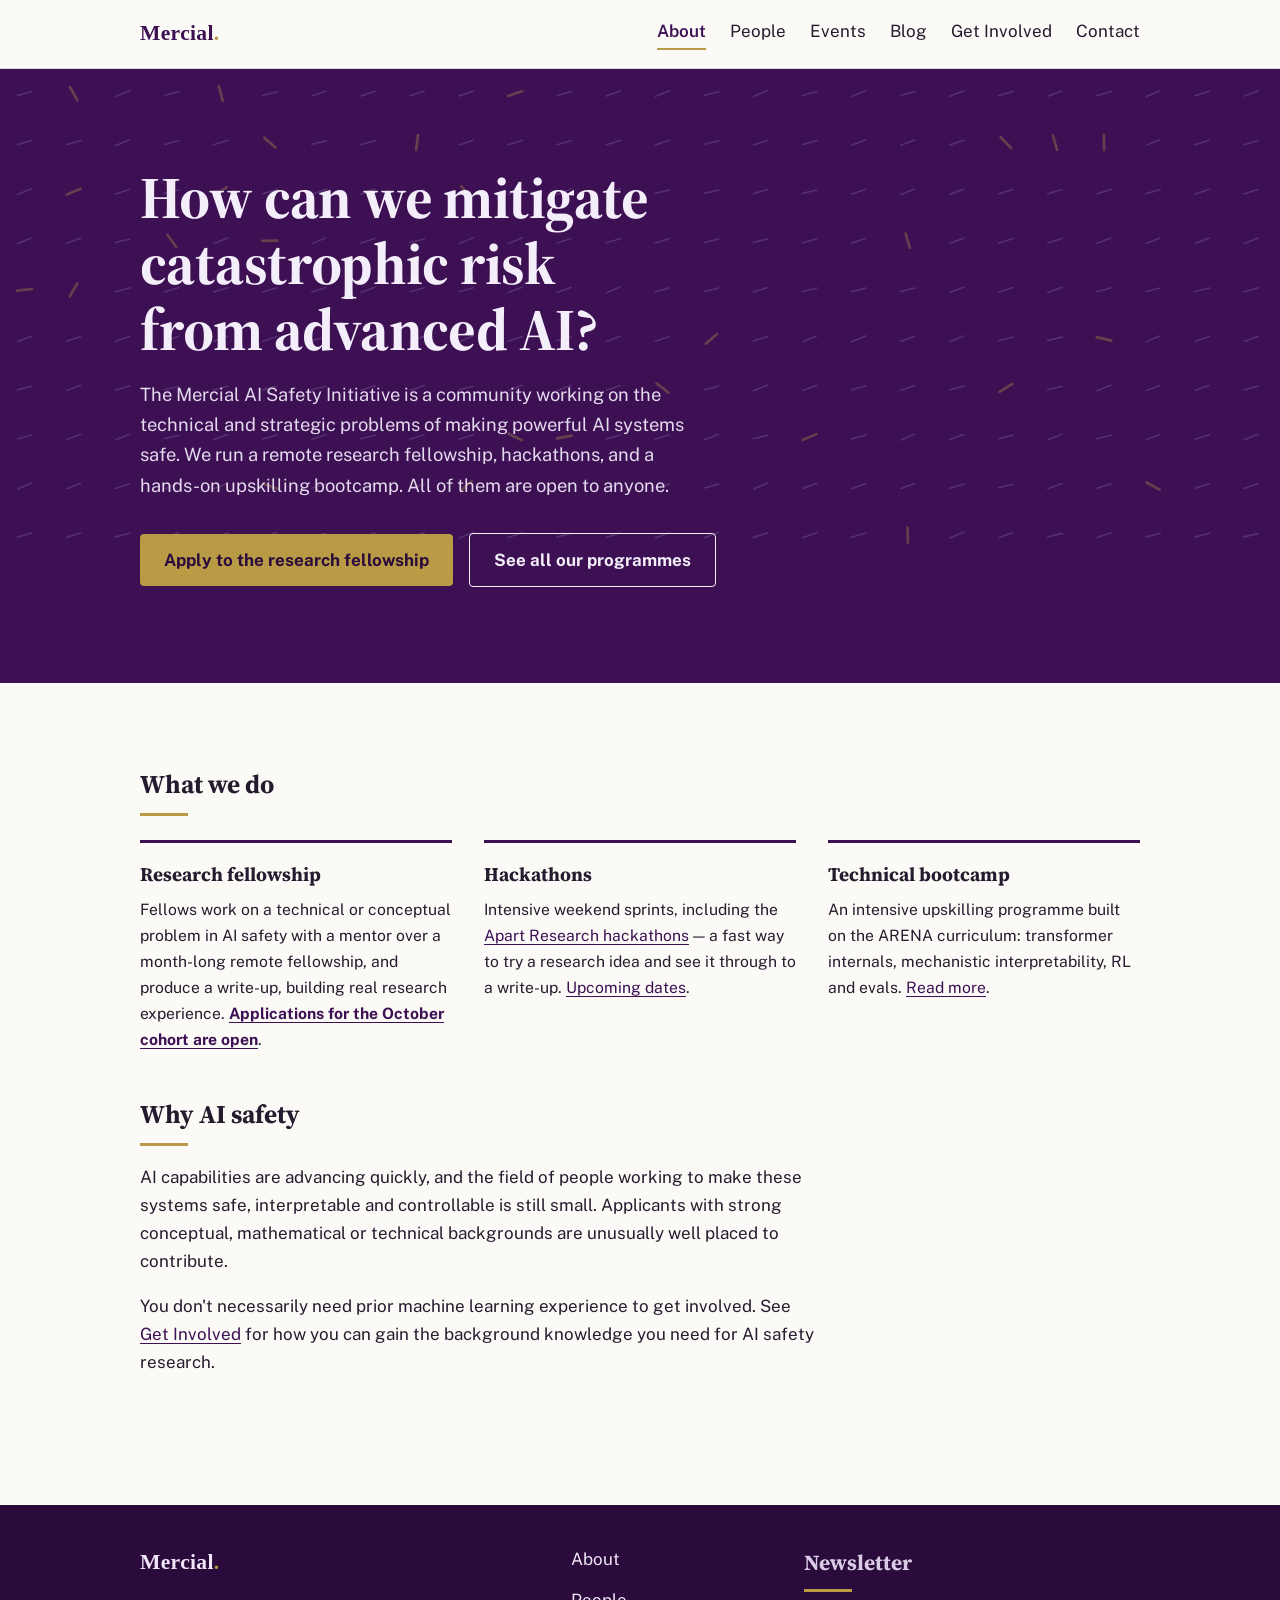
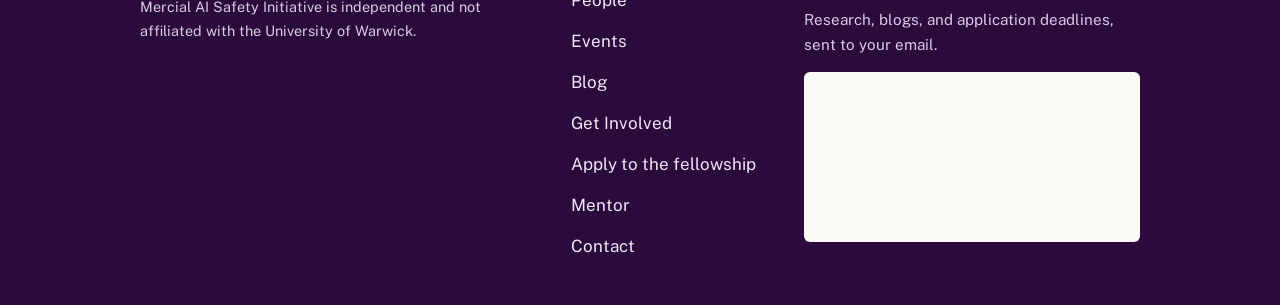
==== index.html @ 4dba3ef1 "Add files via upload" ====
<!DOCTYPE html>
<html lang="en-GB">
<head>
  <meta charset="UTF-8">
  <meta name="viewport" content="width=device-width, initial-scale=1.0">
  <title>Mercial AI Safety Initiative</title>
  <meta name="description" content="Mercial is a community working on AI safety. We run a remote research fellowship, hackathons and a hands-on technical bootcamp, open to anyone.">
  <link rel="canonical" href="https://mercial.uk/">

  <!-- Link previews (Slack, WhatsApp, Substack, X). Update og:image if you
       replace images/og.png. URLs must be absolute for previews to work. -->
  <meta property="og:type" content="website">
  <meta property="og:site_name" content="Mercial AI Safety Initiative">
  <meta property="og:title" content="Mercial AI Safety Initiative">
  <meta property="og:description" content="Mercial is a community working on AI safety. We run a remote research fellowship, hackathons and a hands-on technical bootcamp, open to anyone.">
  <meta property="og:url" content="https://mercial.uk/">
  <meta property="og:image" content="https://mercial.uk/images/og.png">
  <meta property="og:image:width" content="1200">
  <meta property="og:image:height" content="630">
  <meta name="twitter:card" content="summary_large_image">

  <link rel="preconnect" href="https://fonts.googleapis.com">
  <link rel="preconnect" href="https://fonts.gstatic.com" crossorigin>
  <link href="https://fonts.googleapis.com/css2?family=Public+Sans:wght@400;600;700&family=Source+Serif+4:opsz,wght@8..60,400;8..60,600;8..60,700&display=swap" rel="stylesheet">
  <link rel="icon" type="image/svg+xml" href="logo.svg">
  <link rel="apple-touch-icon" href="images/icon-180.png">
  <link rel="stylesheet" href="style.css">
</head>
<body>

<header class="site-header">
  <div class="inner">
    <a class="wordmark" href="index.html">Mercial<span class="dot">.</span></a>
    <nav class="site-nav" aria-label="Main">
      <a href="index.html" aria-current="page">About</a>
      <a href="people.html">People</a>
      <a href="events.html">Events</a>
      <a href="https://mercialais.substack.com">Blog</a>
      <a href="get-involved.html">Get Involved</a>
      <a href="contact.html">Contact</a>
    </nav>
  </div>
</header>

<section class="hero">
  <!-- Decorative "alignment field": tick marks that mostly agree, a few that don't -->
  <svg class="field" id="alignment-field" aria-hidden="true" preserveAspectRatio="xMidYMid slice"></svg>
  <div class="inner">
    <h1>How can we mitigate catastrophic risk from advanced AI?</h1>
    <p>The Mercial AI Safety Initiative is a community working on the technical and strategic problems of making powerful AI systems safe. We run a remote research fellowship, hackathons, and a hands-on upskilling bootcamp. All of them are open to anyone.</p>
    <a class="button" href="fellowship.html">Apply to the research fellowship</a>
    <a class="button quiet" href="get-involved.html">See all our programmes</a>
  </div>
</section>

<main>
  <h2>What we do</h2>
  <div class="activities">
    <div class="activity">
      <h3>Research fellowship</h3>
      <p>Fellows work on a technical or conceptual problem in AI safety with a mentor over a month-long remote fellowship, and produce a write-up, building real research experience. <strong><a href="fellowship.html">Applications for the October cohort are open</a></strong>.</p>
    </div>
    <div class="activity">
      <h3>Hackathons</h3>
      <p>Intensive weekend sprints, including the <a href="https://apartresearch.com/sprints">Apart Research hackathons</a> — a fast way to try a research idea and see it through to a write-up. <a href="events.html">Upcoming dates</a>.</p>
    </div>
    <div class="activity">
      <h3>Technical bootcamp</h3>
      <p>An intensive upskilling programme built on the ARENA curriculum: transformer internals, mechanistic interpretability, RL and evals. <a href="get-involved.html">Read more</a>.</p>
    </div>
  </div>

  <h2>Why AI safety</h2>
  <p>AI capabilities are advancing quickly, and the field of people working to make these systems safe, interpretable and controllable is still small. Applicants with strong conceptual, mathematical or technical backgrounds are unusually well placed to contribute.</p>
  <p>You don't necessarily need prior machine learning experience to get involved. See <a href="get-involved.html">Get Involved</a> for how you can gain the background knowledge you need for AI safety research.</p>
</main>

<footer class="site-footer">
  <div class="inner">
    <div class="brand">
      <a class="wordmark wordmark-light" href="index.html">Mercial<span class="dot">.</span></a>
      <p class="fine">Mercial AI Safety Initiative is independent and not affiliated with the University of Warwick.</p>
    </div>
    <nav class="site-nav" aria-label="Footer">
      <a href="index.html">About</a>
      <a href="people.html">People</a>
      <a href="events.html">Events</a>
      <a href="https://mercialais.substack.com">Blog</a>
      <a href="get-involved.html">Get Involved</a>
      <a href="fellowship.html">Apply to the fellowship</a>
      <a href="mentors.html">Mentor</a>
      <a href="contact.html">Contact</a>
    </nav>

    <div class="newsletter">
      <h2>Newsletter</h2>
      <p>Research, blogs, and application deadlines, sent to your email.</p>
      <iframe src="https://mercialais.substack.com/embed" title="Subscribe to the Mercial newsletter" loading="lazy" scrolling="no"></iframe>
    </div>

  </div>
</footer>

<script>
/* Hero tick-mark field. Marks near the pointer turn gold and rotate,
   then ease back when it moves away. Decorative only. */
(function () {
  var svg = document.getElementById("alignment-field");
  var hero = document.querySelector(".hero");
  if (!svg || !hero) return;

  var W = 1200, H = 480, gap = 46, len = 14;
  var GOLD = "#b99a45", MUTED = "#8a6aa6";
  var TOUCH = 42;        /* marks this close to the pointer always react (SVG units) */
  var RADIUS = 120;      /* a few "keen" marks also react out to this distance */
  var KEEN = 0.18;       /* fraction of marks that are keen */
  var EXTRA_TURN = 38;   /* max additional rotation in degrees */

  svg.setAttribute("viewBox", "0 0 " + W + " " + H);
  var ns = "http://www.w3.org/2000/svg";
  var marks = [];

  for (var y = gap / 2; y < H; y += gap) {
    for (var x = gap / 2; x < W; x += gap) {
      var stray = Math.random() < 0.07;
      var angle = stray ? Math.random() * 180 : -18 + (Math.random() * 10 - 5);
      var line = document.createElementNS(ns, "line");
      line.setAttribute("x1", -len / 2); line.setAttribute("y1", 0);
      line.setAttribute("x2", len / 2);  line.setAttribute("y2", 0);
      line.style.stroke = stray ? GOLD : MUTED;
      line.style.strokeWidth = stray ? 2.5 : 1.5;
      line.setAttribute("stroke-linecap", "round");
      line.style.transform = "translate(" + x + "px," + y + "px) rotate(" + angle + "deg)";
      line.style.transition = "transform .35s ease, stroke .5s ease, stroke-width .5s ease";
      svg.appendChild(line);
      marks.push({ el: line, x: x, y: y, angle: angle, stray: stray, keen: Math.random() < KEEN });
    }
  }

  if (window.matchMedia("(prefers-reduced-motion: reduce)").matches) return;

  var pt = svg.createSVGPoint(), raf = null, pending = null;

  function apply(e) {
    pt.x = e.clientX; pt.y = e.clientY;
    var ctm = svg.getScreenCTM();
    if (!ctm) return;
    var p = pt.matrixTransform(ctm.inverse());
    for (var i = 0; i < marks.length; i++) {
      var m = marks[i];
      var d = Math.hypot(m.x - p.x, m.y - p.y);
      var reach = m.keen ? RADIUS : TOUCH;
      if (d < reach) {
        var t = 1 - d / reach;
        m.el.style.transform = "translate(" + m.x + "px," + m.y + "px) rotate(" + (m.angle + t * EXTRA_TURN) + "deg)";
        m.el.style.stroke = GOLD;
        m.el.style.strokeWidth = 2.5;
      } else if (!m.stray) {
        m.el.style.transform = "translate(" + m.x + "px," + m.y + "px) rotate(" + m.angle + "deg)";
        m.el.style.stroke = MUTED;
        m.el.style.strokeWidth = 1.5;
      }
    }
  }

  hero.addEventListener("pointermove", function (e) {
    pending = e;
    if (raf) return;
    raf = requestAnimationFrame(function () { raf = null; if (pending) apply(pending); });
  });

  hero.addEventListener("pointerleave", function () {
    for (var i = 0; i < marks.length; i++) {
      var m = marks[i];
      m.el.style.transform = "translate(" + m.x + "px," + m.y + "px) rotate(" + m.angle + "deg)";
      m.el.style.stroke = m.stray ? GOLD : MUTED;
      m.el.style.strokeWidth = m.stray ? 2.5 : 1.5;
    }
  });
})();
</script>

</body>
</html>
---- style.css ----
/* ============================================================
   Mercial AI Safety Initiative
   ------------------------------------------------------------
   CUSTOMISE HERE: colours, fonts and spacing all live in the
   variables below. Change a value once and it applies site-wide.
   ============================================================ */

:root {
  /* Colours (Warwick aubergine + gold) */
  --ink: #241c2e;          /* body text */
  --paper: #fbfaf7;        /* page background */
  --aubergine: #3c1053;    /* primary brand colour */
  --aubergine-deep: #2a0b3b;
  --gold: #b99a45;         /* accent */
  --lilac: #efe9f4;        /* tinted surface */
  --line: #ddd5e4;         /* hairlines */

  /* Type
     --font-logo must stay identical to the font-family in logo.svg, so the
     wordmark and the W in the logo tile resolve to the same face on every
     device. If you change one, change the other. */
  --font-logo: Georgia, "Times New Roman", serif;
  --font-display: "Source Serif 4", Georgia, serif;
  --font-body: "Public Sans", system-ui, -apple-system, sans-serif;

  /* Layout */
  --measure: 68ch;         /* max width of running text */
  --page-max: 1080px;      /* max width of the page */
  --pad: clamp(1.25rem, 4vw, 2.5rem);
}

* { box-sizing: border-box; }

html { scroll-behavior: smooth; }
@media (prefers-reduced-motion: reduce) {
  html { scroll-behavior: auto; }
  * { animation: none !important; transition: none !important; }
}

body {
  margin: 0;
  background: var(--paper);
  color: var(--ink);
  font-family: var(--font-body);
  font-size: 1.0625rem;
  line-height: 1.65;
}

a { color: var(--aubergine); text-decoration-thickness: 1px; text-underline-offset: 3px; }
a:hover { color: var(--aubergine-deep); text-decoration-thickness: 2px; }
:focus-visible { outline: 3px solid var(--gold); outline-offset: 2px; }

/* ---------- Header & navigation ---------- */

.site-header {
  border-bottom: 1px solid var(--line);
  background: var(--paper);
}

.site-header .inner {
  max-width: var(--page-max);
  margin: 0 auto;
  padding: 1rem var(--pad);
  display: flex;
  align-items: center;
  justify-content: space-between;
  gap: 1rem;
  flex-wrap: wrap;
}

.wordmark {
  font-family: var(--font-logo);
  font-weight: 700;
  font-size: 1.35rem;
  letter-spacing: 0.015em;   /* serif capitals need a little air */
  color: var(--aubergine);
  text-decoration: none;
}
.wordmark .dot { color: var(--gold); }
.wordmark-light { color: #f0e6f8; }

.site-nav { display: flex; align-items: flex-start; gap: 1.5rem; flex-wrap: wrap; }
.site-nav a {
  text-decoration: none;
  color: var(--ink);
  padding-bottom: 3px;
  border-bottom: 2px solid transparent;
}
.site-nav a:hover { border-bottom-color: var(--line); }
.site-nav a[aria-current="page"] {
  border-bottom-color: var(--gold);
  color: var(--aubergine);
  font-weight: 600;
}

/* ---------- Hero ---------- */

.hero {
  position: relative;
  background: var(--aubergine);
  color: #f4eefa;
  overflow: hidden;
}
.hero .inner {
  position: relative;
  max-width: var(--page-max);
  margin: 0 auto;
  padding: clamp(3rem, 9vw, 6rem) var(--pad);
}
.hero h1 {
  font-family: var(--font-display);
  font-size: clamp(2.2rem, 6vw, 3.7rem);
  line-height: 1.12;
  letter-spacing: -0.01em;
  margin: 0 0 1rem;
  max-width: 18ch;
}
.hero p {
  max-width: 52ch;
  font-size: 1.15rem;
  margin: 0 0 2rem;
  color: #e4d9ee;
}
.hero .field {
  position: absolute;
  inset: 0;
  opacity: 0.35;
  pointer-events: none;
}

.button {
  display: inline-block;
  background: var(--gold);
  color: var(--aubergine-deep);
  font-weight: 700;
  text-decoration: none;
  padding: 0.75rem 1.5rem;
  border-radius: 4px;
}
.button:hover { background: #cbae5c; color: var(--aubergine-deep); }
.button.quiet {
  background: transparent;
  color: inherit;
  border: 1px solid currentColor;
  margin-left: 0.75rem;
}

/* ---------- Page body ---------- */

main { max-width: var(--page-max); margin: 0 auto; padding: 2.5rem var(--pad) 4rem; }

h1.page-title {
  font-family: var(--font-display);
  font-size: clamp(2rem, 5vw, 3rem);
  letter-spacing: -0.01em;
  line-height: 1.15;
  margin: 1rem 0 0.5rem;
}
.page-lede { max-width: var(--measure); font-size: 1.15rem; color: #4a3f57; margin-top: 0; }

h2 {
  font-family: var(--font-display);
  font-size: 1.6rem;
  letter-spacing: 0;
  margin: 2.5rem 0 0.75rem;
}
h2::after {
  content: "";
  display: block;
  width: 3rem;
  height: 3px;
  background: var(--gold);
  margin-top: 0.5rem;
}

p, ul, ol { max-width: var(--measure); }

/* ---------- Activity list (home) ---------- */

.activities { display: grid; grid-template-columns: repeat(auto-fit, minmax(260px, 1fr)); gap: 2rem; margin-top: 1.5rem; }
.activity { border-top: 3px solid var(--aubergine); padding-top: 1rem; }
.activity h3 { font-family: var(--font-display); font-size: 1.2rem; margin: 0 0 0.4rem; }
.activity p { margin: 0; font-size: 0.98rem; }

/* ---------- People ---------- */

.people { display: grid; grid-template-columns: repeat(auto-fill, minmax(230px, 1fr)); gap: 2rem; margin-top: 2rem; }
.person img, .person .placeholder {
  width: 100%;
  aspect-ratio: 1.5;
  object-fit: cover;
  border-radius: 6px;
  background: var(--lilac);
  display: grid;
  place-items: center;
  color: var(--aubergine);
  font-family: var(--font-display);
  font-size: 2.5rem;
}
.person h3 { font-family: var(--font-display); font-size: 1.15rem; margin: 0.75rem 0 0.1rem; }
.person .role { color: var(--aubergine); font-weight: 600; font-size: 0.95rem; margin: 0 0 0.35rem; }
.person p { font-size: 0.95rem; margin: 0; }

/* ---------- Events ---------- */

.events-figure { margin: 2rem 0 0; }
.events-figure img {
  display: block;
  width: 100%;
  height: auto;
  border: 1px solid var(--line);
  border-radius: 6px;
  background: #fff;
}
.events-figure figcaption { font-size: 0.9rem; color: #4a3f57; margin-top: 0.6rem; }

/* ---------- Apply steps ---------- */

.steps { list-style: none; counter-reset: step; padding: 0; margin: 1.5rem 0 0; max-width: var(--measure); }
.steps li {
  counter-increment: step;
  position: relative;
  padding: 0 0 1.75rem 3.5rem;
  border-left: 1px solid var(--line);
  margin-left: 1.1rem;
}
.steps li:last-child { border-left-color: transparent; padding-bottom: 0; }
.steps li::before {
  content: counter(step);
  position: absolute;
  left: -1.15rem;
  top: -0.2rem;
  width: 2.2rem;
  height: 2.2rem;
  border-radius: 50%;
  background: var(--aubergine);
  color: var(--paper);
  font-family: var(--font-display);
  font-weight: 700;
  display: grid;
  place-items: center;
}
.steps h3 { font-family: var(--font-display); font-size: 1.15rem; margin: 0 0 0.25rem; }
.steps p { margin: 0; }

.notice {
  background: var(--lilac);
  border-left: 4px solid var(--gold);
  padding: 1rem 1.25rem;
  max-width: var(--measure);
  border-radius: 0 6px 6px 0;
}

/* ---------- Contact ---------- */

.contact-list { list-style: none; padding: 0; max-width: var(--measure); }
.contact-list li { padding: 1rem 0; border-bottom: 1px solid var(--line); display: flex; gap: 1rem; flex-wrap: wrap; }
.contact-list .label { font-weight: 700; min-width: 8rem; }

/* ---------- Footer ---------- */

.site-footer { background: var(--aubergine-deep); color: #d9cbe6; margin-top: 3rem; }
.site-footer .inner {
  max-width: var(--page-max);
  margin: 0 auto;
  padding: 2.5rem var(--pad);
  display: grid;
  grid-template-columns: minmax(0, 1fr) auto minmax(17rem, 21rem);
  gap: 2rem 3rem;
  align-items: start;
}
/* Footer links read as a column here, which keeps all three blocks on one row */
.site-footer .site-nav { flex-direction: column; gap: 0.5rem; }
.site-footer a { color: #f0e6f8; }
.site-footer .fine { font-size: 0.9rem; max-width: 44ch; margin-bottom: 0; }

.newsletter h2 { margin-top: 0; font-size: 1.35rem; }
.newsletter p { font-size: 0.95rem; }
.newsletter iframe {
  width: 100%;
  height: 170px;
  border: 0;
  border-radius: 6px;
  display: block;
  background: var(--paper);
}

/* Stack into one column once the three footer blocks stop fitting side by side */
@media (max-width: 820px) {
  .site-footer .inner { grid-template-columns: minmax(0, 1fr); }
  .site-footer .site-nav { flex-direction: row; gap: 0.75rem 1.5rem; }
}

/* ---------- Expandable sections (details/summary) ---------- */

.drop { max-width: var(--measure); border-top: 1px solid var(--line); }
.drop:last-of-type { border-bottom: 1px solid var(--line); }

.drop > summary {
  display: flex;
  align-items: flex-start;
  gap: 1rem;
  padding: 1.1rem 0;
  cursor: pointer;
  list-style: none;          /* hide the default triangle */
}
.drop > summary::-webkit-details-marker { display: none; }

.drop .drop-title {
  display: block;
  font-family: var(--font-display);
  font-size: 1.25rem;
  font-weight: 600;
  line-height: 1.3;
}
.drop .teaser {
  display: block;
  font-size: 0.95rem;
  color: #4a3f57;
  margin-top: 0.15rem;
}
.drop > summary:hover .drop-title { color: var(--aubergine); }

/* The +/- indicator, pushed to the right-hand edge */
.drop > summary::after {
  content: "+";
  margin-left: auto;
  flex: none;
  font-size: 1.5rem;
  line-height: 1.2;
  color: var(--aubergine);
}
.drop[open] > summary::after { content: "\2212"; }   /* minus sign */

.drop-body { padding-bottom: 1.25rem; }
.drop-body > :first-child { margin-top: 0; }
.drop-body > :last-child { margin-bottom: 0; }

/* ---------- Events timeline ---------- */

.timeline { list-style: none; padding: 0; margin: 2rem 0 0; max-width: var(--measure); }
.timeline li {
  position: relative;
  padding: 0 0 1.75rem 2rem;
  border-left: 2px solid var(--line);
  margin-left: 0.4rem;
}
.timeline li:last-child { border-left-color: transparent; padding-bottom: 0; }
.timeline li::before {
  content: "";
  position: absolute;
  left: -0.45rem;
  top: 0.45rem;
  width: 0.8rem;
  height: 0.8rem;
  border-radius: 50%;
  background: var(--aubergine);
  border: 2px solid var(--paper);
}
.timeline .when {
  font-size: 0.9rem;
  font-weight: 700;
  letter-spacing: 0.02em;
  text-transform: uppercase;
  color: var(--aubergine);
  margin: 0;
}
.timeline h3 { font-family: var(--font-display); font-size: 1.2rem; margin: 0.1rem 0 0.25rem; }
.timeline p:last-child { margin: 0; font-size: 0.98rem; }

/* Dates not yet fixed */
.timeline li.tbc h3::after {
  content: "to be confirmed";
  display: inline-block;
  margin-left: 0.6rem;
  vertical-align: middle;
  font-family: var(--font-body);
  font-size: 0.72rem;
  font-weight: 700;
  letter-spacing: 0.04em;
  text-transform: uppercase;
  color: var(--aubergine-deep);
  background: var(--lilac);
  border: 1px solid var(--line);
  border-radius: 999px;
  padding: 0.15rem 0.55rem;
}
/* Breaks and other non-events sit back a little */
.timeline li.quiet::before { background: var(--line); }
.timeline li.quiet .when { color: #6c6079; }
.timeline li.quiet h3 { font-weight: 400; color: #4a3f57; }

/* ---------- Outline button (for use on the pale page background) ---------- */

.button.outline {
  background: transparent;
  color: var(--aubergine);
  border: 1px solid var(--aubergine);
  margin-left: 0.75rem;
}
.button.outline:hover { background: var(--lilac); color: var(--aubergine-deep); }

/* Buttons wrap rather than overflow on narrow screens */
@media (max-width: 480px) {
  .button { display: block; text-align: center; }
  .button.quiet, .button.outline { margin-left: 0; margin-top: 0.75rem; }
}

/* ---------- Criteria list (mentor page) ---------- */

.criteria { max-width: var(--measure); margin: 1.5rem 0 0; }
.criteria dt {
  font-family: var(--font-display);
  font-size: 1.1rem;
  font-weight: 600;
  color: var(--aubergine);
  padding-top: 1rem;
  border-top: 1px solid var(--line);
}
.criteria dd { margin: 0.35rem 0 1rem; }
.criteria dd:last-child { margin-bottom: 0; }

/* ---------- Breadcrumb (subpages reached from Get Involved) ---------- */

.crumb { font-size: 0.9rem; color: #4a3f57; margin: 1.5rem 0 -0.25rem; }
.crumb a { color: inherit; }
.crumb span { margin: 0 0.35rem; }

/* ---------- Fellowship streams (fellowship.html) ---------- */

.stream {
  max-width: var(--measure);
  margin-top: 2.5rem;
  padding: 1.25rem 1.5rem 1.5rem;
  background: #fff;
  border: 1px solid var(--line);
  border-top: 4px solid var(--aubergine);
  border-radius: 6px;
}
.stream-head {
  display: flex;
  justify-content: space-between;
  align-items: flex-start;
  gap: 1rem 2rem;
  flex-wrap: wrap;
  margin-bottom: 0.75rem;
}
.stream-who { display: flex; align-items: center; gap: 1rem; }
.stream-photo {
  flex: none;
  width: 4rem;
  height: 4rem;
  border-radius: 50%;
  object-fit: cover;
  background: var(--lilac);
}
.stream-mentor { font-family: var(--font-display); font-size: 1.4rem; margin: 0; }
.stream-affil { margin: 0.25rem 0 0; font-size: 0.95rem; color: #4a3f57; }
.stream-meta { display: flex; flex-wrap: wrap; gap: 0.4rem; align-items: center; max-width: 16rem; }
.chip {
  font-size: 0.8rem;
  font-weight: 600;
  color: var(--aubergine-deep);
  background: var(--lilac);
  border: 1px solid var(--line);
  border-radius: 999px;
  padding: 0.15rem 0.65rem;
  white-space: nowrap;
}
.capacity { flex-basis: 100%; font-size: 0.9rem; color: #4a3f57; }
.stream .drop { max-width: none; }
.stream .drop:last-of-type { border-bottom: 1px solid var(--line); }
.fact-line { font-size: 0.95rem; color: #4a3f57; }
.stream-apply { display: flex; align-items: center; gap: 1rem; flex-wrap: wrap; margin-top: 1.25rem; }
.apply-note { font-size: 0.9rem; color: #4a3f57; }
@media (max-width: 480px) {
  .stream-apply .button { width: 100%; }
}
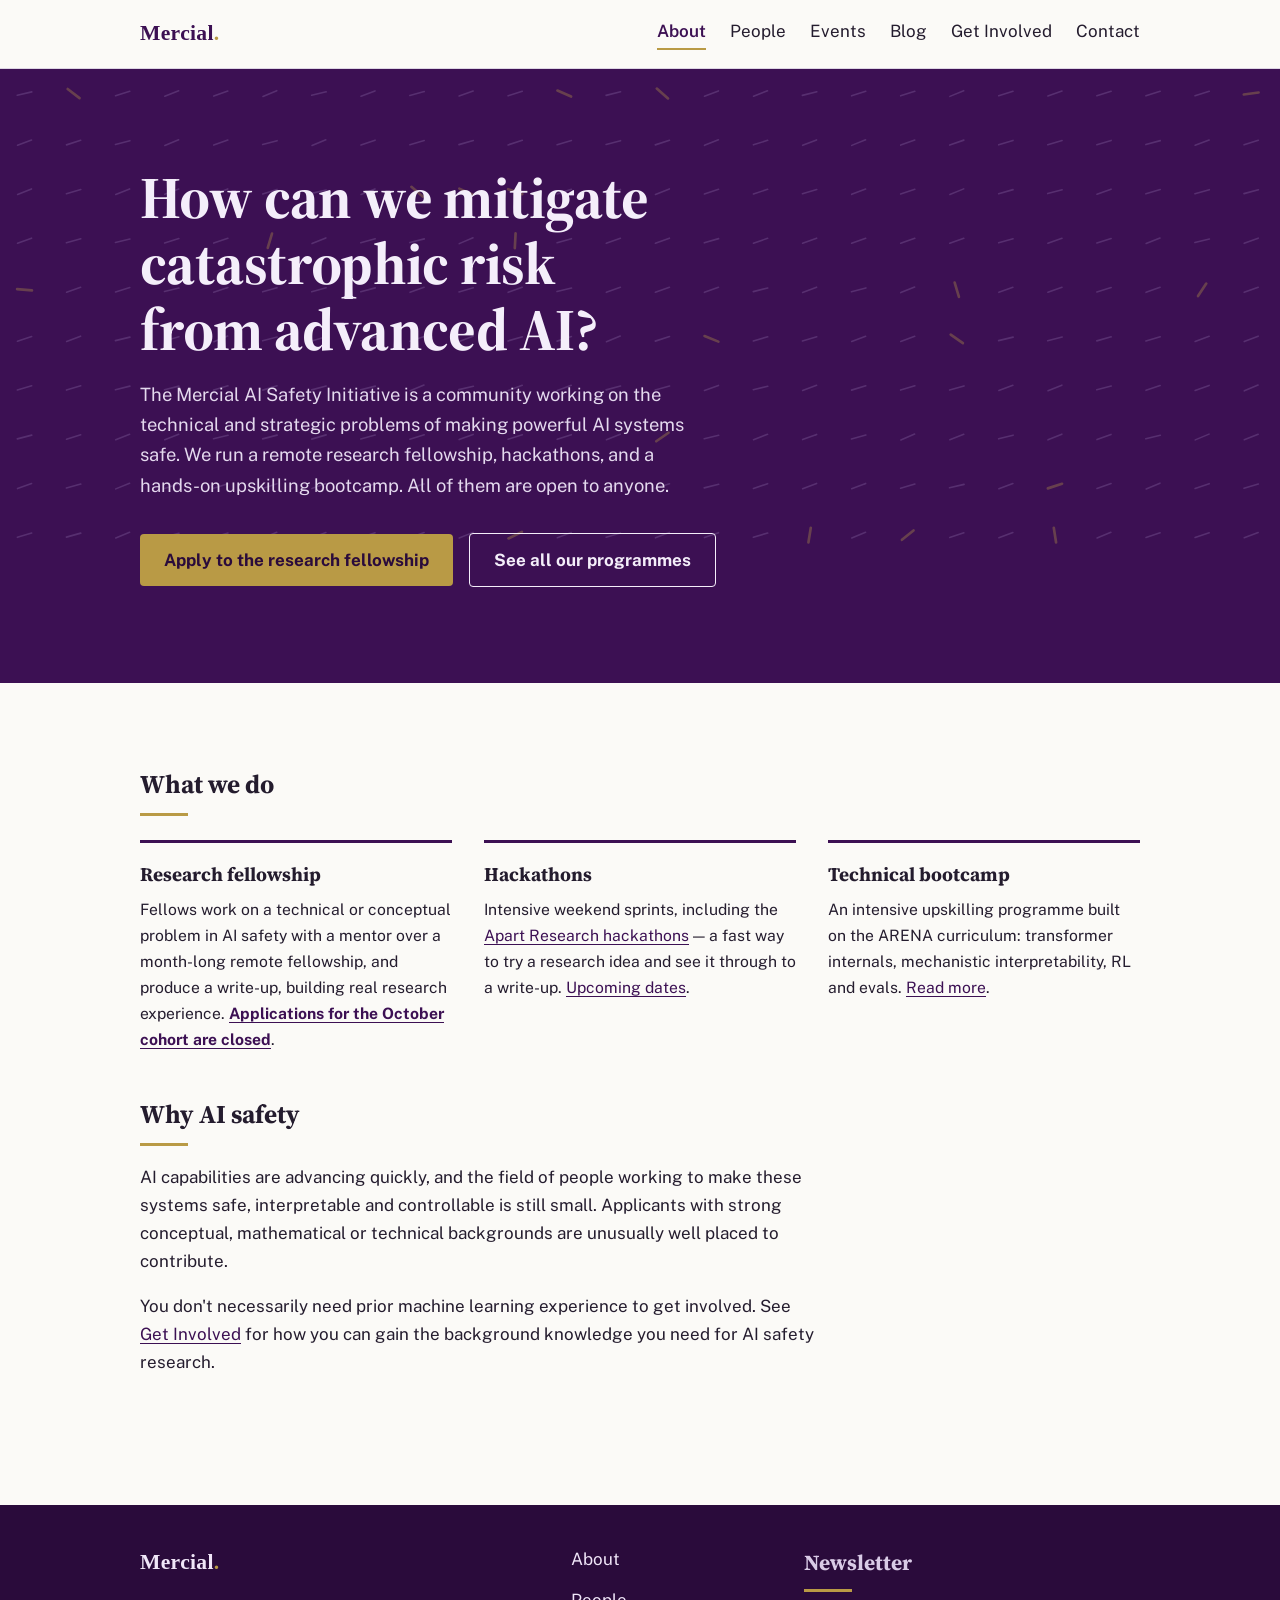
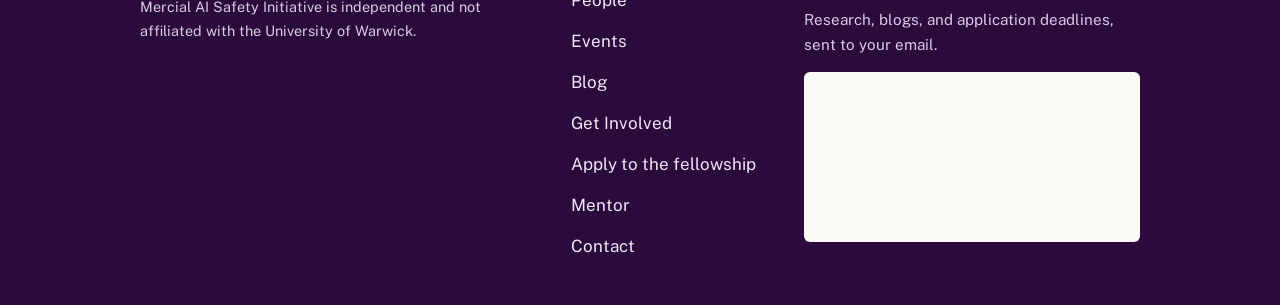
==== commit fa23b06b: "Update index.html" ====
--- a/index.html
+++ b/index.html
@@ -58,7 +58,7 @@
   <div class="activities">
     <div class="activity">
       <h3>Research fellowship</h3>
-      <p>Fellows work on a technical or conceptual problem in AI safety with a mentor over a month-long remote fellowship, and produce a write-up, building real research experience. <strong><a href="fellowship.html">Applications for the October cohort are open</a></strong>.</p>
+      <p>Fellows work on a technical or conceptual problem in AI safety with a mentor over a month-long remote fellowship, and produce a write-up, building real research experience. <strong><a href="fellowship.html">Applications for the October cohort are closed</a></strong>.</p>
     </div>
     <div class="activity">
       <h3>Hackathons</h3>
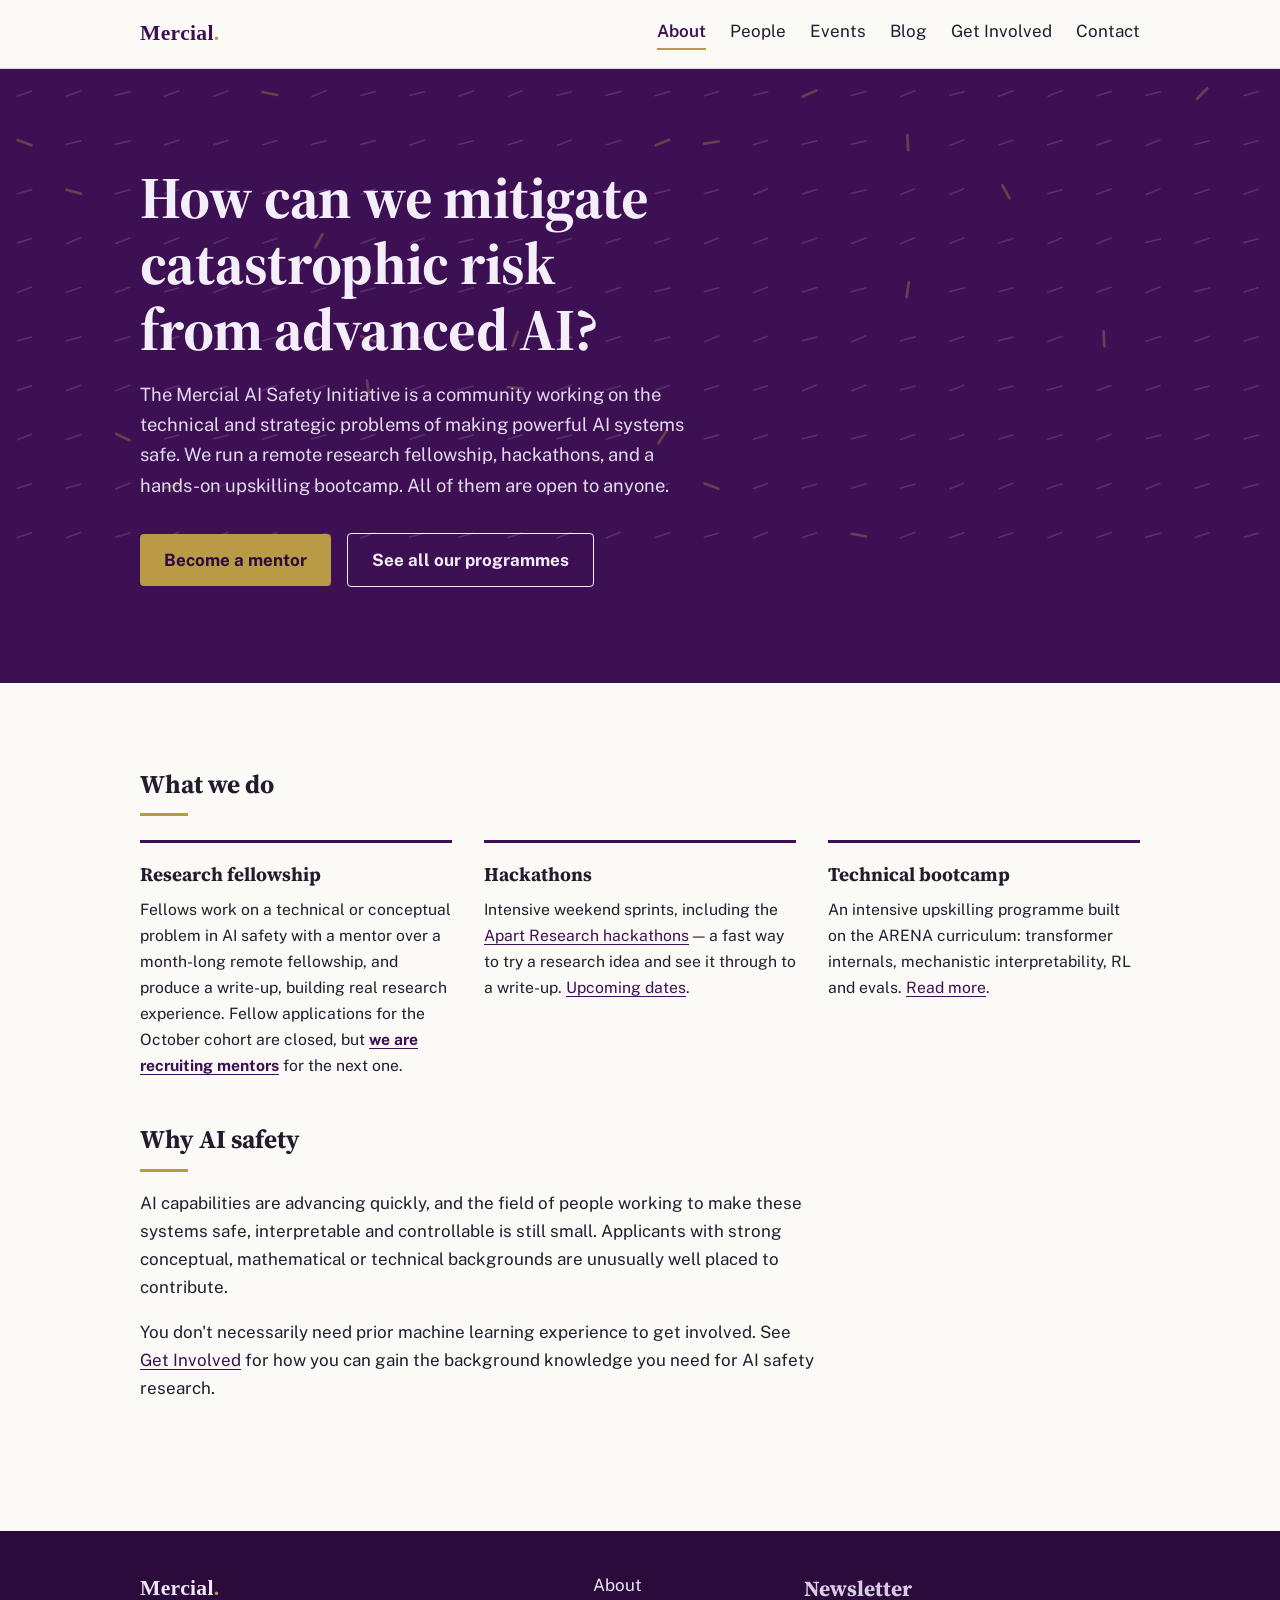
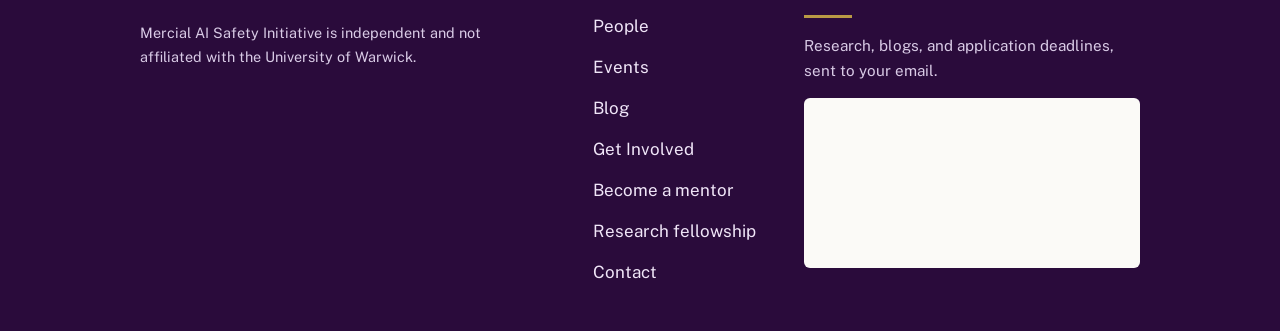
==== commit 136ddb3b: "Add files via upload" ====
--- a/index.html
+++ b/index.html
@@ -1,184 +1,184 @@
-<!DOCTYPE html>
-<html lang="en-GB">
-<head>
-  <meta charset="UTF-8">
-  <meta name="viewport" content="width=device-width, initial-scale=1.0">
-  <title>Mercial AI Safety Initiative</title>
-  <meta name="description" content="Mercial is a community working on AI safety. We run a remote research fellowship, hackathons and a hands-on technical bootcamp, open to anyone.">
-  <link rel="canonical" href="https://mercial.uk/">
-
-  <!-- Link previews (Slack, WhatsApp, Substack, X). Update og:image if you
-       replace images/og.png. URLs must be absolute for previews to work. -->
-  <meta property="og:type" content="website">
-  <meta property="og:site_name" content="Mercial AI Safety Initiative">
-  <meta property="og:title" content="Mercial AI Safety Initiative">
-  <meta property="og:description" content="Mercial is a community working on AI safety. We run a remote research fellowship, hackathons and a hands-on technical bootcamp, open to anyone.">
-  <meta property="og:url" content="https://mercial.uk/">
-  <meta property="og:image" content="https://mercial.uk/images/og.png">
-  <meta property="og:image:width" content="1200">
-  <meta property="og:image:height" content="630">
-  <meta name="twitter:card" content="summary_large_image">
-
-  <link rel="preconnect" href="https://fonts.googleapis.com">
-  <link rel="preconnect" href="https://fonts.gstatic.com" crossorigin>
-  <link href="https://fonts.googleapis.com/css2?family=Public+Sans:wght@400;600;700&family=Source+Serif+4:opsz,wght@8..60,400;8..60,600;8..60,700&display=swap" rel="stylesheet">
-  <link rel="icon" type="image/svg+xml" href="logo.svg">
-  <link rel="apple-touch-icon" href="images/icon-180.png">
-  <link rel="stylesheet" href="style.css">
-</head>
-<body>
-
-<header class="site-header">
-  <div class="inner">
-    <a class="wordmark" href="index.html">Mercial<span class="dot">.</span></a>
-    <nav class="site-nav" aria-label="Main">
-      <a href="index.html" aria-current="page">About</a>
-      <a href="people.html">People</a>
-      <a href="events.html">Events</a>
-      <a href="https://mercialais.substack.com">Blog</a>
-      <a href="get-involved.html">Get Involved</a>
-      <a href="contact.html">Contact</a>
-    </nav>
-  </div>
-</header>
-
-<section class="hero">
-  <!-- Decorative "alignment field": tick marks that mostly agree, a few that don't -->
-  <svg class="field" id="alignment-field" aria-hidden="true" preserveAspectRatio="xMidYMid slice"></svg>
-  <div class="inner">
-    <h1>How can we mitigate catastrophic risk from advanced AI?</h1>
-    <p>The Mercial AI Safety Initiative is a community working on the technical and strategic problems of making powerful AI systems safe. We run a remote research fellowship, hackathons, and a hands-on upskilling bootcamp. All of them are open to anyone.</p>
-    <a class="button" href="fellowship.html">Apply to the research fellowship</a>
-    <a class="button quiet" href="get-involved.html">See all our programmes</a>
-  </div>
-</section>
-
-<main>
-  <h2>What we do</h2>
-  <div class="activities">
-    <div class="activity">
-      <h3>Research fellowship</h3>
-      <p>Fellows work on a technical or conceptual problem in AI safety with a mentor over a month-long remote fellowship, and produce a write-up, building real research experience. <strong><a href="fellowship.html">Applications for the October cohort are closed</a></strong>.</p>
-    </div>
-    <div class="activity">
-      <h3>Hackathons</h3>
-      <p>Intensive weekend sprints, including the <a href="https://apartresearch.com/sprints">Apart Research hackathons</a> — a fast way to try a research idea and see it through to a write-up. <a href="events.html">Upcoming dates</a>.</p>
-    </div>
-    <div class="activity">
-      <h3>Technical bootcamp</h3>
-      <p>An intensive upskilling programme built on the ARENA curriculum: transformer internals, mechanistic interpretability, RL and evals. <a href="get-involved.html">Read more</a>.</p>
-    </div>
-  </div>
-
-  <h2>Why AI safety</h2>
-  <p>AI capabilities are advancing quickly, and the field of people working to make these systems safe, interpretable and controllable is still small. Applicants with strong conceptual, mathematical or technical backgrounds are unusually well placed to contribute.</p>
-  <p>You don't necessarily need prior machine learning experience to get involved. See <a href="get-involved.html">Get Involved</a> for how you can gain the background knowledge you need for AI safety research.</p>
-</main>
-
-<footer class="site-footer">
-  <div class="inner">
-    <div class="brand">
-      <a class="wordmark wordmark-light" href="index.html">Mercial<span class="dot">.</span></a>
-      <p class="fine">Mercial AI Safety Initiative is independent and not affiliated with the University of Warwick.</p>
-    </div>
-    <nav class="site-nav" aria-label="Footer">
-      <a href="index.html">About</a>
-      <a href="people.html">People</a>
-      <a href="events.html">Events</a>
-      <a href="https://mercialais.substack.com">Blog</a>
-      <a href="get-involved.html">Get Involved</a>
-      <a href="fellowship.html">Apply to the fellowship</a>
-      <a href="mentors.html">Mentor</a>
-      <a href="contact.html">Contact</a>
-    </nav>
-
-    <div class="newsletter">
-      <h2>Newsletter</h2>
-      <p>Research, blogs, and application deadlines, sent to your email.</p>
-      <iframe src="https://mercialais.substack.com/embed" title="Subscribe to the Mercial newsletter" loading="lazy" scrolling="no"></iframe>
-    </div>
-
-  </div>
-</footer>
-
-<script>
-/* Hero tick-mark field. Marks near the pointer turn gold and rotate,
-   then ease back when it moves away. Decorative only. */
-(function () {
-  var svg = document.getElementById("alignment-field");
-  var hero = document.querySelector(".hero");
-  if (!svg || !hero) return;
-
-  var W = 1200, H = 480, gap = 46, len = 14;
-  var GOLD = "#b99a45", MUTED = "#8a6aa6";
-  var TOUCH = 42;        /* marks this close to the pointer always react (SVG units) */
-  var RADIUS = 120;      /* a few "keen" marks also react out to this distance */
-  var KEEN = 0.18;       /* fraction of marks that are keen */
-  var EXTRA_TURN = 38;   /* max additional rotation in degrees */
-
-  svg.setAttribute("viewBox", "0 0 " + W + " " + H);
-  var ns = "http://www.w3.org/2000/svg";
-  var marks = [];
-
-  for (var y = gap / 2; y < H; y += gap) {
-    for (var x = gap / 2; x < W; x += gap) {
-      var stray = Math.random() < 0.07;
-      var angle = stray ? Math.random() * 180 : -18 + (Math.random() * 10 - 5);
-      var line = document.createElementNS(ns, "line");
-      line.setAttribute("x1", -len / 2); line.setAttribute("y1", 0);
-      line.setAttribute("x2", len / 2);  line.setAttribute("y2", 0);
-      line.style.stroke = stray ? GOLD : MUTED;
-      line.style.strokeWidth = stray ? 2.5 : 1.5;
-      line.setAttribute("stroke-linecap", "round");
-      line.style.transform = "translate(" + x + "px," + y + "px) rotate(" + angle + "deg)";
-      line.style.transition = "transform .35s ease, stroke .5s ease, stroke-width .5s ease";
-      svg.appendChild(line);
-      marks.push({ el: line, x: x, y: y, angle: angle, stray: stray, keen: Math.random() < KEEN });
-    }
-  }
-
-  if (window.matchMedia("(prefers-reduced-motion: reduce)").matches) return;
-
-  var pt = svg.createSVGPoint(), raf = null, pending = null;
-
-  function apply(e) {
-    pt.x = e.clientX; pt.y = e.clientY;
-    var ctm = svg.getScreenCTM();
-    if (!ctm) return;
-    var p = pt.matrixTransform(ctm.inverse());
-    for (var i = 0; i < marks.length; i++) {
-      var m = marks[i];
-      var d = Math.hypot(m.x - p.x, m.y - p.y);
-      var reach = m.keen ? RADIUS : TOUCH;
-      if (d < reach) {
-        var t = 1 - d / reach;
-        m.el.style.transform = "translate(" + m.x + "px," + m.y + "px) rotate(" + (m.angle + t * EXTRA_TURN) + "deg)";
-        m.el.style.stroke = GOLD;
-        m.el.style.strokeWidth = 2.5;
-      } else if (!m.stray) {
-        m.el.style.transform = "translate(" + m.x + "px," + m.y + "px) rotate(" + m.angle + "deg)";
-        m.el.style.stroke = MUTED;
-        m.el.style.strokeWidth = 1.5;
-      }
-    }
-  }
-
-  hero.addEventListener("pointermove", function (e) {
-    pending = e;
-    if (raf) return;
-    raf = requestAnimationFrame(function () { raf = null; if (pending) apply(pending); });
-  });
-
-  hero.addEventListener("pointerleave", function () {
-    for (var i = 0; i < marks.length; i++) {
-      var m = marks[i];
-      m.el.style.transform = "translate(" + m.x + "px," + m.y + "px) rotate(" + m.angle + "deg)";
-      m.el.style.stroke = m.stray ? GOLD : MUTED;
-      m.el.style.strokeWidth = m.stray ? 2.5 : 1.5;
-    }
-  });
-})();
-</script>
-
-</body>
-</html>
+<!DOCTYPE html>
+<html lang="en-GB">
+<head>
+  <meta charset="UTF-8">
+  <meta name="viewport" content="width=device-width, initial-scale=1.0">
+  <title>Mercial AI Safety Initiative</title>
+  <meta name="description" content="Mercial is a community working on AI safety. We run a remote research fellowship, hackathons and a hands-on technical bootcamp, open to anyone.">
+  <link rel="canonical" href="https://mercial.uk/">
+
+  <!-- Link previews (Slack, WhatsApp, Substack, X). Update og:image if you
+       replace images/og.png. URLs must be absolute for previews to work. -->
+  <meta property="og:type" content="website">
+  <meta property="og:site_name" content="Mercial AI Safety Initiative">
+  <meta property="og:title" content="Mercial AI Safety Initiative">
+  <meta property="og:description" content="Mercial is a community working on AI safety. We run a remote research fellowship, hackathons and a hands-on technical bootcamp, open to anyone.">
+  <meta property="og:url" content="https://mercial.uk/">
+  <meta property="og:image" content="https://mercial.uk/images/og.png">
+  <meta property="og:image:width" content="1200">
+  <meta property="og:image:height" content="630">
+  <meta name="twitter:card" content="summary_large_image">
+
+  <link rel="preconnect" href="https://fonts.googleapis.com">
+  <link rel="preconnect" href="https://fonts.gstatic.com" crossorigin>
+  <link href="https://fonts.googleapis.com/css2?family=Public+Sans:wght@400;600;700&family=Source+Serif+4:opsz,wght@8..60,400;8..60,600;8..60,700&display=swap" rel="stylesheet">
+  <link rel="icon" type="image/svg+xml" href="logo.svg">
+  <link rel="apple-touch-icon" href="images/icon-180.png">
+  <link rel="stylesheet" href="style.css">
+</head>
+<body>
+
+<header class="site-header">
+  <div class="inner">
+    <a class="wordmark" href="index.html">Mercial<span class="dot">.</span></a>
+    <nav class="site-nav" aria-label="Main">
+      <a href="index.html" aria-current="page">About</a>
+      <a href="people.html">People</a>
+      <a href="events.html">Events</a>
+      <a href="https://mercialais.substack.com">Blog</a>
+      <a href="get-involved.html">Get Involved</a>
+      <a href="contact.html">Contact</a>
+    </nav>
+  </div>
+</header>
+
+<section class="hero">
+  <!-- Decorative "alignment field": tick marks that mostly agree, a few that don't -->
+  <svg class="field" id="alignment-field" aria-hidden="true" preserveAspectRatio="xMidYMid slice"></svg>
+  <div class="inner">
+    <h1>How can we mitigate catastrophic risk from advanced AI?</h1>
+    <p>The Mercial AI Safety Initiative is a community working on the technical and strategic problems of making powerful AI systems safe. We run a remote research fellowship, hackathons, and a hands-on upskilling bootcamp. All of them are open to anyone.</p>
+    <a class="button" href="mentors.html">Become a mentor</a>
+    <a class="button quiet" href="get-involved.html">See all our programmes</a>
+  </div>
+</section>
+
+<main>
+  <h2>What we do</h2>
+  <div class="activities">
+    <div class="activity">
+      <h3>Research fellowship</h3>
+      <p>Fellows work on a technical or conceptual problem in AI safety with a mentor over a month-long remote fellowship, and produce a write-up, building real research experience. Fellow applications for the October cohort are closed, but <strong><a href="mentors.html">we are recruiting mentors</a></strong> for the next one.</p>
+    </div>
+    <div class="activity">
+      <h3>Hackathons</h3>
+      <p>Intensive weekend sprints, including the <a href="https://apartresearch.com/sprints">Apart Research hackathons</a> — a fast way to try a research idea and see it through to a write-up. <a href="events.html">Upcoming dates</a>.</p>
+    </div>
+    <div class="activity">
+      <h3>Technical bootcamp</h3>
+      <p>An intensive upskilling programme built on the ARENA curriculum: transformer internals, mechanistic interpretability, RL and evals. <a href="get-involved.html">Read more</a>.</p>
+    </div>
+  </div>
+
+  <h2>Why AI safety</h2>
+  <p>AI capabilities are advancing quickly, and the field of people working to make these systems safe, interpretable and controllable is still small. Applicants with strong conceptual, mathematical or technical backgrounds are unusually well placed to contribute.</p>
+  <p>You don't necessarily need prior machine learning experience to get involved. See <a href="get-involved.html">Get Involved</a> for how you can gain the background knowledge you need for AI safety research.</p>
+</main>
+
+<footer class="site-footer">
+  <div class="inner">
+    <div class="brand">
+      <a class="wordmark wordmark-light" href="index.html">Mercial<span class="dot">.</span></a>
+      <p class="fine">Mercial AI Safety Initiative is independent and not affiliated with the University of Warwick.</p>
+    </div>
+    <nav class="site-nav" aria-label="Footer">
+      <a href="index.html">About</a>
+      <a href="people.html">People</a>
+      <a href="events.html">Events</a>
+      <a href="https://mercialais.substack.com">Blog</a>
+      <a href="get-involved.html">Get Involved</a>
+      <a href="mentors.html">Become a mentor</a>
+      <a href="fellowship.html">Research fellowship</a>
+      <a href="contact.html">Contact</a>
+    </nav>
+
+    <div class="newsletter">
+      <h2>Newsletter</h2>
+      <p>Research, blogs, and application deadlines, sent to your email.</p>
+      <iframe src="https://mercialais.substack.com/embed" title="Subscribe to the Mercial newsletter" loading="lazy" scrolling="no"></iframe>
+    </div>
+
+  </div>
+</footer>
+
+<script>
+/* Hero tick-mark field. Marks near the pointer turn gold and rotate,
+   then ease back when it moves away. Decorative only. */
+(function () {
+  var svg = document.getElementById("alignment-field");
+  var hero = document.querySelector(".hero");
+  if (!svg || !hero) return;
+
+  var W = 1200, H = 480, gap = 46, len = 14;
+  var GOLD = "#b99a45", MUTED = "#8a6aa6";
+  var TOUCH = 42;        /* marks this close to the pointer always react (SVG units) */
+  var RADIUS = 120;      /* a few "keen" marks also react out to this distance */
+  var KEEN = 0.18;       /* fraction of marks that are keen */
+  var EXTRA_TURN = 38;   /* max additional rotation in degrees */
+
+  svg.setAttribute("viewBox", "0 0 " + W + " " + H);
+  var ns = "http://www.w3.org/2000/svg";
+  var marks = [];
+
+  for (var y = gap / 2; y < H; y += gap) {
+    for (var x = gap / 2; x < W; x += gap) {
+      var stray = Math.random() < 0.07;
+      var angle = stray ? Math.random() * 180 : -18 + (Math.random() * 10 - 5);
+      var line = document.createElementNS(ns, "line");
+      line.setAttribute("x1", -len / 2); line.setAttribute("y1", 0);
+      line.setAttribute("x2", len / 2);  line.setAttribute("y2", 0);
+      line.style.stroke = stray ? GOLD : MUTED;
+      line.style.strokeWidth = stray ? 2.5 : 1.5;
+      line.setAttribute("stroke-linecap", "round");
+      line.style.transform = "translate(" + x + "px," + y + "px) rotate(" + angle + "deg)";
+      line.style.transition = "transform .35s ease, stroke .5s ease, stroke-width .5s ease";
+      svg.appendChild(line);
+      marks.push({ el: line, x: x, y: y, angle: angle, stray: stray, keen: Math.random() < KEEN });
+    }
+  }
+
+  if (window.matchMedia("(prefers-reduced-motion: reduce)").matches) return;
+
+  var pt = svg.createSVGPoint(), raf = null, pending = null;
+
+  function apply(e) {
+    pt.x = e.clientX; pt.y = e.clientY;
+    var ctm = svg.getScreenCTM();
+    if (!ctm) return;
+    var p = pt.matrixTransform(ctm.inverse());
+    for (var i = 0; i < marks.length; i++) {
+      var m = marks[i];
+      var d = Math.hypot(m.x - p.x, m.y - p.y);
+      var reach = m.keen ? RADIUS : TOUCH;
+      if (d < reach) {
+        var t = 1 - d / reach;
+        m.el.style.transform = "translate(" + m.x + "px," + m.y + "px) rotate(" + (m.angle + t * EXTRA_TURN) + "deg)";
+        m.el.style.stroke = GOLD;
+        m.el.style.strokeWidth = 2.5;
+      } else if (!m.stray) {
+        m.el.style.transform = "translate(" + m.x + "px," + m.y + "px) rotate(" + m.angle + "deg)";
+        m.el.style.stroke = MUTED;
+        m.el.style.strokeWidth = 1.5;
+      }
+    }
+  }
+
+  hero.addEventListener("pointermove", function (e) {
+    pending = e;
+    if (raf) return;
+    raf = requestAnimationFrame(function () { raf = null; if (pending) apply(pending); });
+  });
+
+  hero.addEventListener("pointerleave", function () {
+    for (var i = 0; i < marks.length; i++) {
+      var m = marks[i];
+      m.el.style.transform = "translate(" + m.x + "px," + m.y + "px) rotate(" + m.angle + "deg)";
+      m.el.style.stroke = m.stray ? GOLD : MUTED;
+      m.el.style.strokeWidth = m.stray ? 2.5 : 1.5;
+    }
+  });
+})();
+</script>
+
+</body>
+</html>
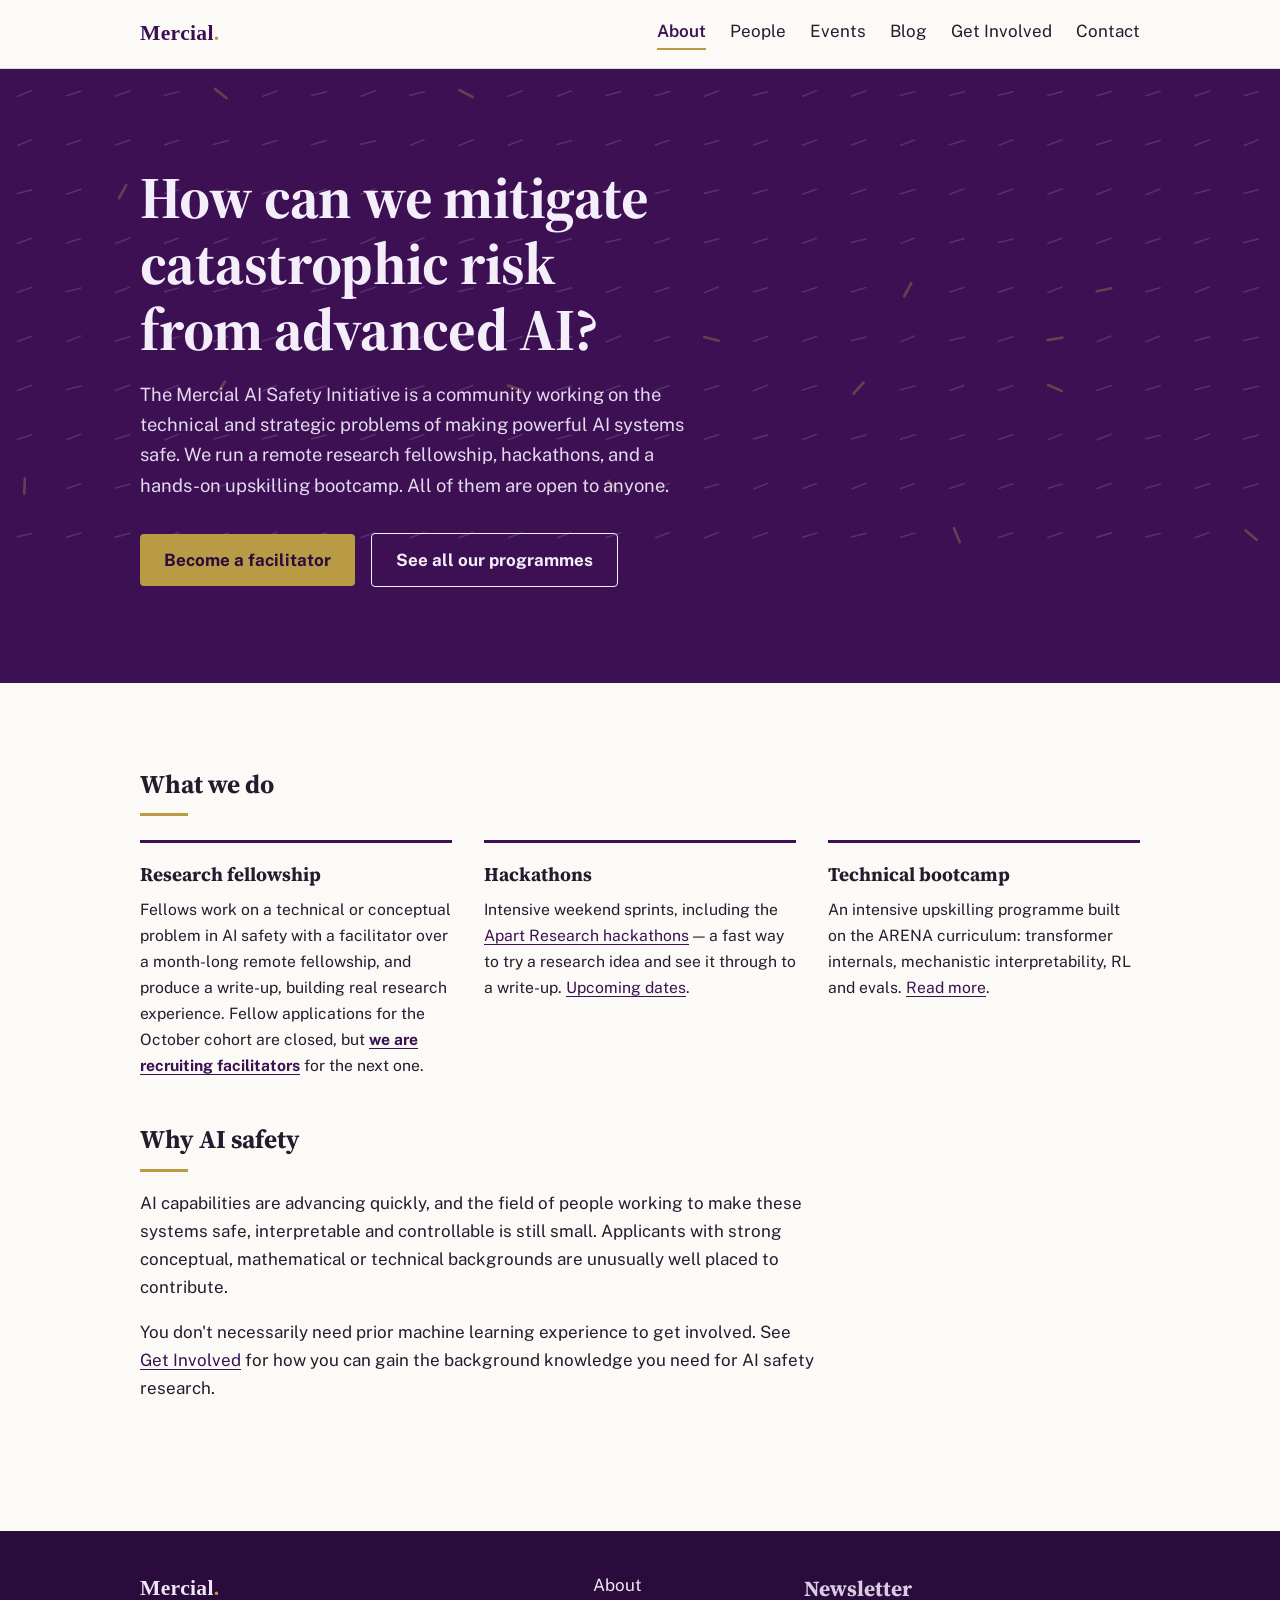
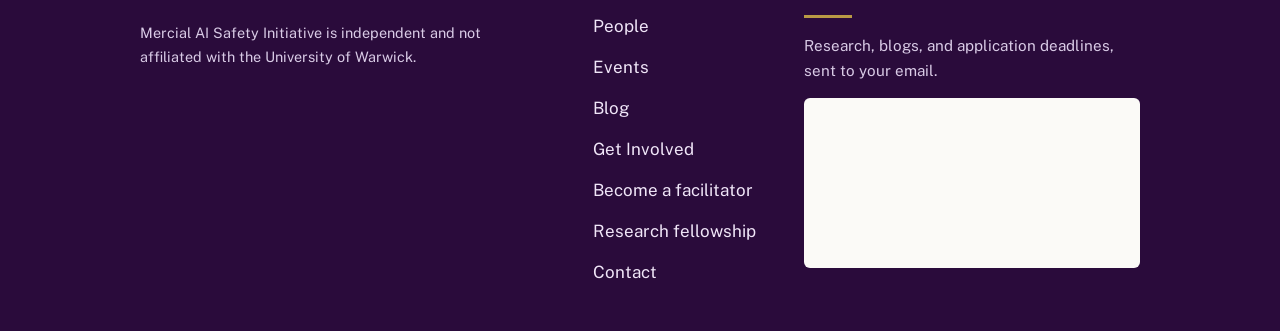
==== commit 9f791ebf: "Add files via upload" ====
--- a/index.html
+++ b/index.html
@@ -1,184 +1,184 @@
-<!DOCTYPE html>
-<html lang="en-GB">
-<head>
-  <meta charset="UTF-8">
-  <meta name="viewport" content="width=device-width, initial-scale=1.0">
-  <title>Mercial AI Safety Initiative</title>
-  <meta name="description" content="Mercial is a community working on AI safety. We run a remote research fellowship, hackathons and a hands-on technical bootcamp, open to anyone.">
-  <link rel="canonical" href="https://mercial.uk/">
-
-  <!-- Link previews (Slack, WhatsApp, Substack, X). Update og:image if you
-       replace images/og.png. URLs must be absolute for previews to work. -->
-  <meta property="og:type" content="website">
-  <meta property="og:site_name" content="Mercial AI Safety Initiative">
-  <meta property="og:title" content="Mercial AI Safety Initiative">
-  <meta property="og:description" content="Mercial is a community working on AI safety. We run a remote research fellowship, hackathons and a hands-on technical bootcamp, open to anyone.">
-  <meta property="og:url" content="https://mercial.uk/">
-  <meta property="og:image" content="https://mercial.uk/images/og.png">
-  <meta property="og:image:width" content="1200">
-  <meta property="og:image:height" content="630">
-  <meta name="twitter:card" content="summary_large_image">
-
-  <link rel="preconnect" href="https://fonts.googleapis.com">
-  <link rel="preconnect" href="https://fonts.gstatic.com" crossorigin>
-  <link href="https://fonts.googleapis.com/css2?family=Public+Sans:wght@400;600;700&family=Source+Serif+4:opsz,wght@8..60,400;8..60,600;8..60,700&display=swap" rel="stylesheet">
-  <link rel="icon" type="image/svg+xml" href="logo.svg">
-  <link rel="apple-touch-icon" href="images/icon-180.png">
-  <link rel="stylesheet" href="style.css">
-</head>
-<body>
-
-<header class="site-header">
-  <div class="inner">
-    <a class="wordmark" href="index.html">Mercial<span class="dot">.</span></a>
-    <nav class="site-nav" aria-label="Main">
-      <a href="index.html" aria-current="page">About</a>
-      <a href="people.html">People</a>
-      <a href="events.html">Events</a>
-      <a href="https://mercialais.substack.com">Blog</a>
-      <a href="get-involved.html">Get Involved</a>
-      <a href="contact.html">Contact</a>
-    </nav>
-  </div>
-</header>
-
-<section class="hero">
-  <!-- Decorative "alignment field": tick marks that mostly agree, a few that don't -->
-  <svg class="field" id="alignment-field" aria-hidden="true" preserveAspectRatio="xMidYMid slice"></svg>
-  <div class="inner">
-    <h1>How can we mitigate catastrophic risk from advanced AI?</h1>
-    <p>The Mercial AI Safety Initiative is a community working on the technical and strategic problems of making powerful AI systems safe. We run a remote research fellowship, hackathons, and a hands-on upskilling bootcamp. All of them are open to anyone.</p>
-    <a class="button" href="mentors.html">Become a mentor</a>
-    <a class="button quiet" href="get-involved.html">See all our programmes</a>
-  </div>
-</section>
-
-<main>
-  <h2>What we do</h2>
-  <div class="activities">
-    <div class="activity">
-      <h3>Research fellowship</h3>
-      <p>Fellows work on a technical or conceptual problem in AI safety with a mentor over a month-long remote fellowship, and produce a write-up, building real research experience. Fellow applications for the October cohort are closed, but <strong><a href="mentors.html">we are recruiting mentors</a></strong> for the next one.</p>
-    </div>
-    <div class="activity">
-      <h3>Hackathons</h3>
-      <p>Intensive weekend sprints, including the <a href="https://apartresearch.com/sprints">Apart Research hackathons</a> — a fast way to try a research idea and see it through to a write-up. <a href="events.html">Upcoming dates</a>.</p>
-    </div>
-    <div class="activity">
-      <h3>Technical bootcamp</h3>
-      <p>An intensive upskilling programme built on the ARENA curriculum: transformer internals, mechanistic interpretability, RL and evals. <a href="get-involved.html">Read more</a>.</p>
-    </div>
-  </div>
-
-  <h2>Why AI safety</h2>
-  <p>AI capabilities are advancing quickly, and the field of people working to make these systems safe, interpretable and controllable is still small. Applicants with strong conceptual, mathematical or technical backgrounds are unusually well placed to contribute.</p>
-  <p>You don't necessarily need prior machine learning experience to get involved. See <a href="get-involved.html">Get Involved</a> for how you can gain the background knowledge you need for AI safety research.</p>
-</main>
-
-<footer class="site-footer">
-  <div class="inner">
-    <div class="brand">
-      <a class="wordmark wordmark-light" href="index.html">Mercial<span class="dot">.</span></a>
-      <p class="fine">Mercial AI Safety Initiative is independent and not affiliated with the University of Warwick.</p>
-    </div>
-    <nav class="site-nav" aria-label="Footer">
-      <a href="index.html">About</a>
-      <a href="people.html">People</a>
-      <a href="events.html">Events</a>
-      <a href="https://mercialais.substack.com">Blog</a>
-      <a href="get-involved.html">Get Involved</a>
-      <a href="mentors.html">Become a mentor</a>
-      <a href="fellowship.html">Research fellowship</a>
-      <a href="contact.html">Contact</a>
-    </nav>
-
-    <div class="newsletter">
-      <h2>Newsletter</h2>
-      <p>Research, blogs, and application deadlines, sent to your email.</p>
-      <iframe src="https://mercialais.substack.com/embed" title="Subscribe to the Mercial newsletter" loading="lazy" scrolling="no"></iframe>
-    </div>
-
-  </div>
-</footer>
-
-<script>
-/* Hero tick-mark field. Marks near the pointer turn gold and rotate,
-   then ease back when it moves away. Decorative only. */
-(function () {
-  var svg = document.getElementById("alignment-field");
-  var hero = document.querySelector(".hero");
-  if (!svg || !hero) return;
-
-  var W = 1200, H = 480, gap = 46, len = 14;
-  var GOLD = "#b99a45", MUTED = "#8a6aa6";
-  var TOUCH = 42;        /* marks this close to the pointer always react (SVG units) */
-  var RADIUS = 120;      /* a few "keen" marks also react out to this distance */
-  var KEEN = 0.18;       /* fraction of marks that are keen */
-  var EXTRA_TURN = 38;   /* max additional rotation in degrees */
-
-  svg.setAttribute("viewBox", "0 0 " + W + " " + H);
-  var ns = "http://www.w3.org/2000/svg";
-  var marks = [];
-
-  for (var y = gap / 2; y < H; y += gap) {
-    for (var x = gap / 2; x < W; x += gap) {
-      var stray = Math.random() < 0.07;
-      var angle = stray ? Math.random() * 180 : -18 + (Math.random() * 10 - 5);
-      var line = document.createElementNS(ns, "line");
-      line.setAttribute("x1", -len / 2); line.setAttribute("y1", 0);
-      line.setAttribute("x2", len / 2);  line.setAttribute("y2", 0);
-      line.style.stroke = stray ? GOLD : MUTED;
-      line.style.strokeWidth = stray ? 2.5 : 1.5;
-      line.setAttribute("stroke-linecap", "round");
-      line.style.transform = "translate(" + x + "px," + y + "px) rotate(" + angle + "deg)";
-      line.style.transition = "transform .35s ease, stroke .5s ease, stroke-width .5s ease";
-      svg.appendChild(line);
-      marks.push({ el: line, x: x, y: y, angle: angle, stray: stray, keen: Math.random() < KEEN });
-    }
-  }
-
-  if (window.matchMedia("(prefers-reduced-motion: reduce)").matches) return;
-
-  var pt = svg.createSVGPoint(), raf = null, pending = null;
-
-  function apply(e) {
-    pt.x = e.clientX; pt.y = e.clientY;
-    var ctm = svg.getScreenCTM();
-    if (!ctm) return;
-    var p = pt.matrixTransform(ctm.inverse());
-    for (var i = 0; i < marks.length; i++) {
-      var m = marks[i];
-      var d = Math.hypot(m.x - p.x, m.y - p.y);
-      var reach = m.keen ? RADIUS : TOUCH;
-      if (d < reach) {
-        var t = 1 - d / reach;
-        m.el.style.transform = "translate(" + m.x + "px," + m.y + "px) rotate(" + (m.angle + t * EXTRA_TURN) + "deg)";
-        m.el.style.stroke = GOLD;
-        m.el.style.strokeWidth = 2.5;
-      } else if (!m.stray) {
-        m.el.style.transform = "translate(" + m.x + "px," + m.y + "px) rotate(" + m.angle + "deg)";
-        m.el.style.stroke = MUTED;
-        m.el.style.strokeWidth = 1.5;
-      }
-    }
-  }
-
-  hero.addEventListener("pointermove", function (e) {
-    pending = e;
-    if (raf) return;
-    raf = requestAnimationFrame(function () { raf = null; if (pending) apply(pending); });
-  });
-
-  hero.addEventListener("pointerleave", function () {
-    for (var i = 0; i < marks.length; i++) {
-      var m = marks[i];
-      m.el.style.transform = "translate(" + m.x + "px," + m.y + "px) rotate(" + m.angle + "deg)";
-      m.el.style.stroke = m.stray ? GOLD : MUTED;
-      m.el.style.strokeWidth = m.stray ? 2.5 : 1.5;
-    }
-  });
-})();
-</script>
-
-</body>
-</html>
+<!DOCTYPE html>
+<html lang="en-GB">
+<head>
+  <meta charset="UTF-8">
+  <meta name="viewport" content="width=device-width, initial-scale=1.0">
+  <title>Mercial AI Safety Initiative</title>
+  <meta name="description" content="Mercial is a community working on AI safety. We run a remote research fellowship, hackathons and a hands-on technical bootcamp, open to anyone.">
+  <link rel="canonical" href="https://mercial.uk/">
+
+  <!-- Link previews (Slack, WhatsApp, Substack, X). Update og:image if you
+       replace images/og.png. URLs must be absolute for previews to work. -->
+  <meta property="og:type" content="website">
+  <meta property="og:site_name" content="Mercial AI Safety Initiative">
+  <meta property="og:title" content="Mercial AI Safety Initiative">
+  <meta property="og:description" content="Mercial is a community working on AI safety. We run a remote research fellowship, hackathons and a hands-on technical bootcamp, open to anyone.">
+  <meta property="og:url" content="https://mercial.uk/">
+  <meta property="og:image" content="https://mercial.uk/images/og.png">
+  <meta property="og:image:width" content="1200">
+  <meta property="og:image:height" content="630">
+  <meta name="twitter:card" content="summary_large_image">
+
+  <link rel="preconnect" href="https://fonts.googleapis.com">
+  <link rel="preconnect" href="https://fonts.gstatic.com" crossorigin>
+  <link href="https://fonts.googleapis.com/css2?family=Public+Sans:wght@400;600;700&family=Source+Serif+4:opsz,wght@8..60,400;8..60,600;8..60,700&display=swap" rel="stylesheet">
+  <link rel="icon" type="image/svg+xml" href="logo.svg">
+  <link rel="apple-touch-icon" href="images/icon-180.png">
+  <link rel="stylesheet" href="style.css">
+</head>
+<body>
+
+<header class="site-header">
+  <div class="inner">
+    <a class="wordmark" href="index.html">Mercial<span class="dot">.</span></a>
+    <nav class="site-nav" aria-label="Main">
+      <a href="index.html" aria-current="page">About</a>
+      <a href="people.html">People</a>
+      <a href="events.html">Events</a>
+      <a href="https://mercialais.substack.com">Blog</a>
+      <a href="get-involved.html">Get Involved</a>
+      <a href="contact.html">Contact</a>
+    </nav>
+  </div>
+</header>
+
+<section class="hero">
+  <!-- Decorative "alignment field": tick marks that mostly agree, a few that don't -->
+  <svg class="field" id="alignment-field" aria-hidden="true" preserveAspectRatio="xMidYMid slice"></svg>
+  <div class="inner">
+    <h1>How can we mitigate catastrophic risk from advanced AI?</h1>
+    <p>The Mercial AI Safety Initiative is a community working on the technical and strategic problems of making powerful AI systems safe. We run a remote research fellowship, hackathons, and a hands-on upskilling bootcamp. All of them are open to anyone.</p>
+    <a class="button" href="facilitators.html">Become a facilitator</a>
+    <a class="button quiet" href="get-involved.html">See all our programmes</a>
+  </div>
+</section>
+
+<main>
+  <h2>What we do</h2>
+  <div class="activities">
+    <div class="activity">
+      <h3>Research fellowship</h3>
+      <p>Fellows work on a technical or conceptual problem in AI safety with a facilitator over a month-long remote fellowship, and produce a write-up, building real research experience. Fellow applications for the October cohort are closed, but <strong><a href="facilitators.html">we are recruiting facilitators</a></strong> for the next one.</p>
+    </div>
+    <div class="activity">
+      <h3>Hackathons</h3>
+      <p>Intensive weekend sprints, including the <a href="https://apartresearch.com/sprints">Apart Research hackathons</a> — a fast way to try a research idea and see it through to a write-up. <a href="events.html">Upcoming dates</a>.</p>
+    </div>
+    <div class="activity">
+      <h3>Technical bootcamp</h3>
+      <p>An intensive upskilling programme built on the ARENA curriculum: transformer internals, mechanistic interpretability, RL and evals. <a href="get-involved.html">Read more</a>.</p>
+    </div>
+  </div>
+
+  <h2>Why AI safety</h2>
+  <p>AI capabilities are advancing quickly, and the field of people working to make these systems safe, interpretable and controllable is still small. Applicants with strong conceptual, mathematical or technical backgrounds are unusually well placed to contribute.</p>
+  <p>You don't necessarily need prior machine learning experience to get involved. See <a href="get-involved.html">Get Involved</a> for how you can gain the background knowledge you need for AI safety research.</p>
+</main>
+
+<footer class="site-footer">
+  <div class="inner">
+    <div class="brand">
+      <a class="wordmark wordmark-light" href="index.html">Mercial<span class="dot">.</span></a>
+      <p class="fine">Mercial AI Safety Initiative is independent and not affiliated with the University of Warwick.</p>
+    </div>
+    <nav class="site-nav" aria-label="Footer">
+      <a href="index.html">About</a>
+      <a href="people.html">People</a>
+      <a href="events.html">Events</a>
+      <a href="https://mercialais.substack.com">Blog</a>
+      <a href="get-involved.html">Get Involved</a>
+      <a href="facilitators.html">Become a facilitator</a>
+      <a href="fellowship.html">Research fellowship</a>
+      <a href="contact.html">Contact</a>
+    </nav>
+
+    <div class="newsletter">
+      <h2>Newsletter</h2>
+      <p>Research, blogs, and application deadlines, sent to your email.</p>
+      <iframe src="https://mercialais.substack.com/embed" title="Subscribe to the Mercial newsletter" loading="lazy" scrolling="no"></iframe>
+    </div>
+
+  </div>
+</footer>
+
+<script>
+/* Hero tick-mark field. Marks near the pointer turn gold and rotate,
+   then ease back when it moves away. Decorative only. */
+(function () {
+  var svg = document.getElementById("alignment-field");
+  var hero = document.querySelector(".hero");
+  if (!svg || !hero) return;
+
+  var W = 1200, H = 480, gap = 46, len = 14;
+  var GOLD = "#b99a45", MUTED = "#8a6aa6";
+  var TOUCH = 42;        /* marks this close to the pointer always react (SVG units) */
+  var RADIUS = 120;      /* a few "keen" marks also react out to this distance */
+  var KEEN = 0.18;       /* fraction of marks that are keen */
+  var EXTRA_TURN = 38;   /* max additional rotation in degrees */
+
+  svg.setAttribute("viewBox", "0 0 " + W + " " + H);
+  var ns = "http://www.w3.org/2000/svg";
+  var marks = [];
+
+  for (var y = gap / 2; y < H; y += gap) {
+    for (var x = gap / 2; x < W; x += gap) {
+      var stray = Math.random() < 0.07;
+      var angle = stray ? Math.random() * 180 : -18 + (Math.random() * 10 - 5);
+      var line = document.createElementNS(ns, "line");
+      line.setAttribute("x1", -len / 2); line.setAttribute("y1", 0);
+      line.setAttribute("x2", len / 2);  line.setAttribute("y2", 0);
+      line.style.stroke = stray ? GOLD : MUTED;
+      line.style.strokeWidth = stray ? 2.5 : 1.5;
+      line.setAttribute("stroke-linecap", "round");
+      line.style.transform = "translate(" + x + "px," + y + "px) rotate(" + angle + "deg)";
+      line.style.transition = "transform .35s ease, stroke .5s ease, stroke-width .5s ease";
+      svg.appendChild(line);
+      marks.push({ el: line, x: x, y: y, angle: angle, stray: stray, keen: Math.random() < KEEN });
+    }
+  }
+
+  if (window.matchMedia("(prefers-reduced-motion: reduce)").matches) return;
+
+  var pt = svg.createSVGPoint(), raf = null, pending = null;
+
+  function apply(e) {
+    pt.x = e.clientX; pt.y = e.clientY;
+    var ctm = svg.getScreenCTM();
+    if (!ctm) return;
+    var p = pt.matrixTransform(ctm.inverse());
+    for (var i = 0; i < marks.length; i++) {
+      var m = marks[i];
+      var d = Math.hypot(m.x - p.x, m.y - p.y);
+      var reach = m.keen ? RADIUS : TOUCH;
+      if (d < reach) {
+        var t = 1 - d / reach;
+        m.el.style.transform = "translate(" + m.x + "px," + m.y + "px) rotate(" + (m.angle + t * EXTRA_TURN) + "deg)";
+        m.el.style.stroke = GOLD;
+        m.el.style.strokeWidth = 2.5;
+      } else if (!m.stray) {
+        m.el.style.transform = "translate(" + m.x + "px," + m.y + "px) rotate(" + m.angle + "deg)";
+        m.el.style.stroke = MUTED;
+        m.el.style.strokeWidth = 1.5;
+      }
+    }
+  }
+
+  hero.addEventListener("pointermove", function (e) {
+    pending = e;
+    if (raf) return;
+    raf = requestAnimationFrame(function () { raf = null; if (pending) apply(pending); });
+  });
+
+  hero.addEventListener("pointerleave", function () {
+    for (var i = 0; i < marks.length; i++) {
+      var m = marks[i];
+      m.el.style.transform = "translate(" + m.x + "px," + m.y + "px) rotate(" + m.angle + "deg)";
+      m.el.style.stroke = m.stray ? GOLD : MUTED;
+      m.el.style.strokeWidth = m.stray ? 2.5 : 1.5;
+    }
+  });
+})();
+</script>
+
+</body>
+</html>
--- a/style.css
+++ b/style.css
@@ -185,6 +185,13 @@
 /* ---------- People ---------- */
 
 .people { display: grid; grid-template-columns: repeat(auto-fill, minmax(230px, 1fr)); gap: 2rem; margin-top: 2rem; }
+/* Grouped rows on the People page: each group gets its own heading and grid.
+   auto-fill (not auto-fit) keeps cards the same width in every row, even
+   when a group has fewer people than columns. */
+.people-group { margin-top: 3rem; }
+.people-group + .people-group { padding-top: 0.5rem; border-top: 1px solid var(--line); }
+.people-group h2 { margin-top: 1.5rem; }
+.people-group .people { margin-top: 1.25rem; }
 .person img, .person .placeholder {
   width: 100%;
   aspect-ratio: 1.5;
@@ -406,7 +413,7 @@
   .button.quiet, .button.outline { margin-left: 0; margin-top: 0.75rem; }
 }
 
-/* ---------- Criteria list (mentor page) ---------- */
+/* ---------- Criteria list (facilitator page) ---------- */
 
 .criteria { max-width: var(--measure); margin: 1.5rem 0 0; }
 .criteria dt {
@@ -454,7 +461,7 @@
   object-fit: cover;
   background: var(--lilac);
 }
-.stream-mentor { font-family: var(--font-display); font-size: 1.4rem; margin: 0; }
+.stream-facilitator { font-family: var(--font-display); font-size: 1.4rem; margin: 0; }
 .stream-affil { margin: 0.25rem 0 0; font-size: 0.95rem; color: #4a3f57; }
 .stream-meta { display: flex; flex-wrap: wrap; gap: 0.4rem; align-items: center; max-width: 16rem; }
 .chip {
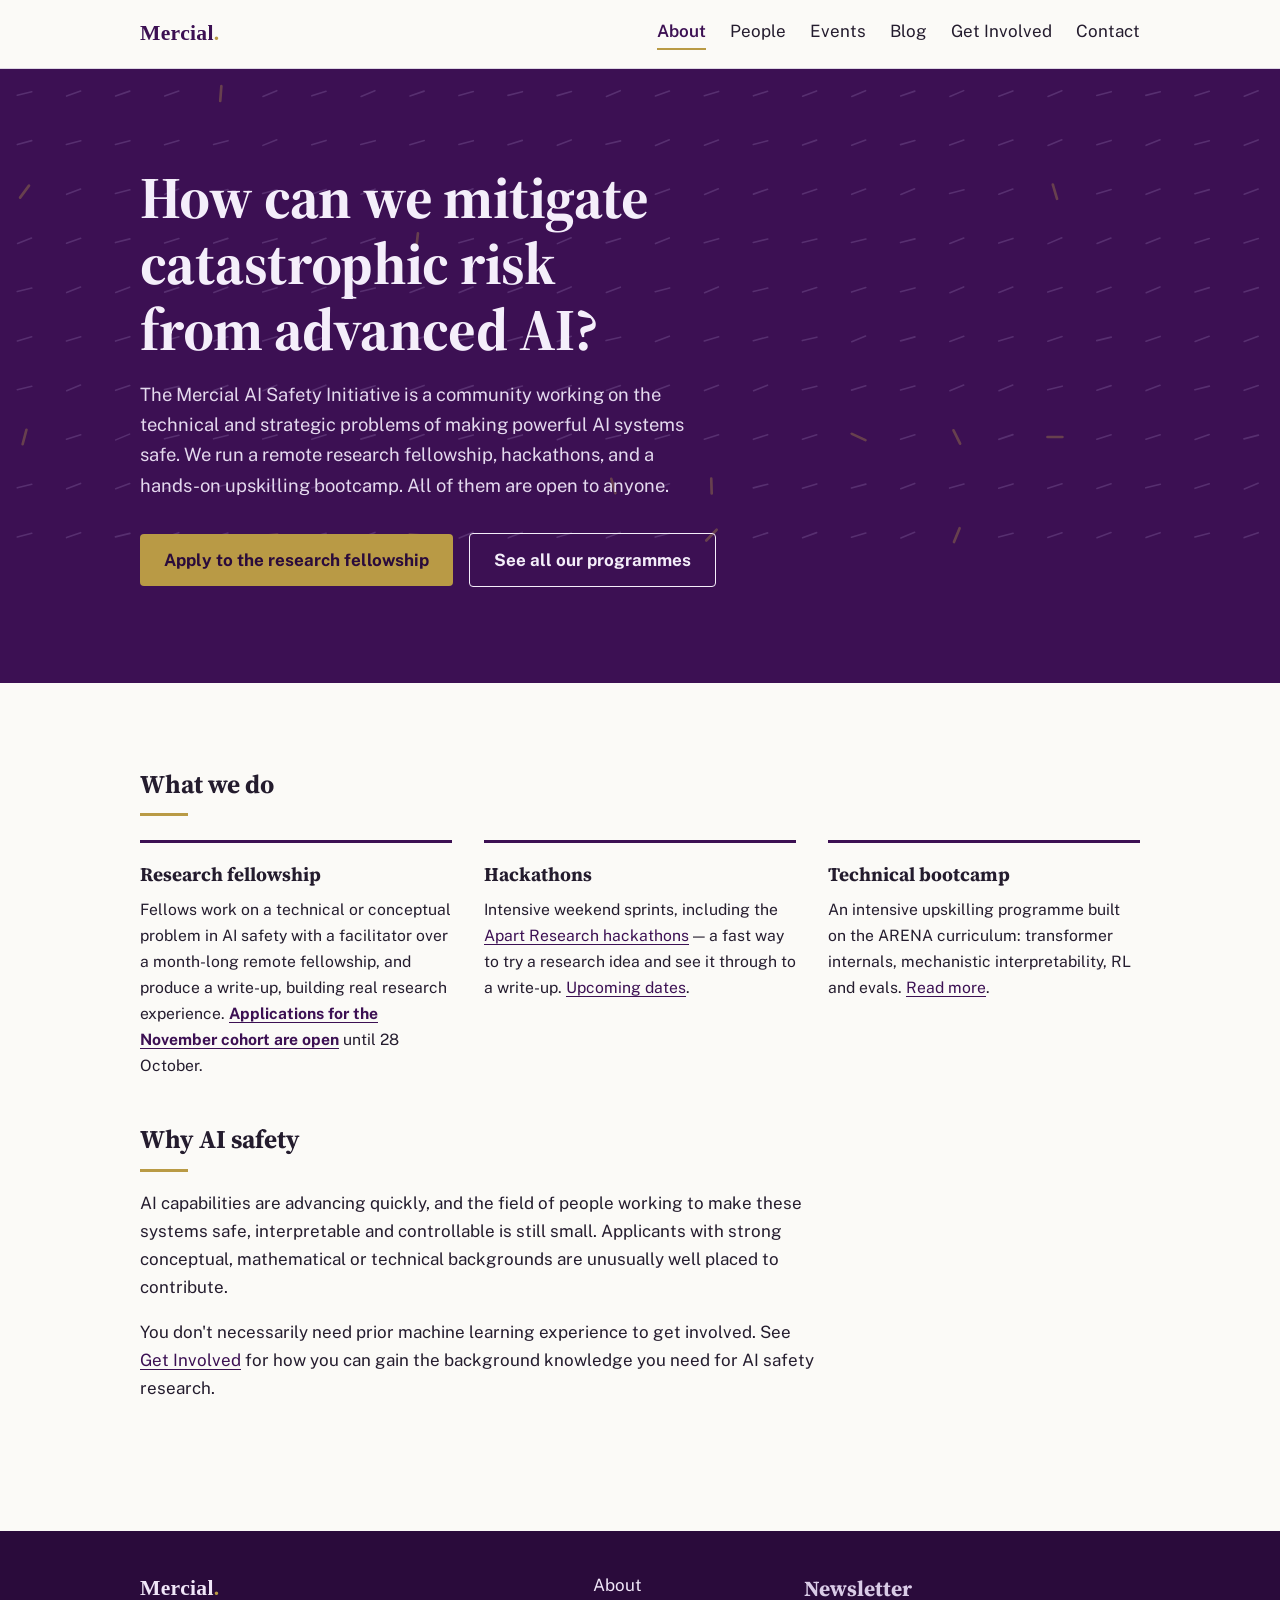
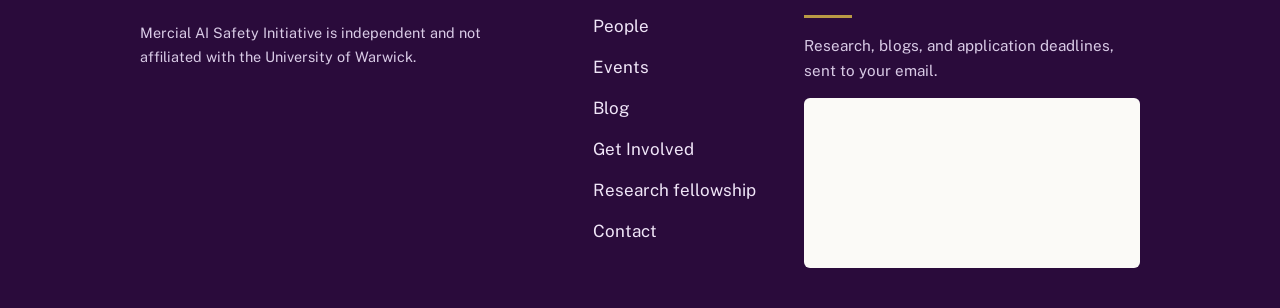
==== commit 22b7a588: "Open Research Fellowship 2 applications with new facilitator streams Point the site's calls to actio" ====
--- a/index.html
+++ b/index.html
@@ -48,7 +48,7 @@
   <div class="inner">
     <h1>How can we mitigate catastrophic risk from advanced AI?</h1>
     <p>The Mercial AI Safety Initiative is a community working on the technical and strategic problems of making powerful AI systems safe. We run a remote research fellowship, hackathons, and a hands-on upskilling bootcamp. All of them are open to anyone.</p>
-    <a class="button" href="facilitators.html">Become a facilitator</a>
+    <a class="button" href="fellowship.html">Apply to the research fellowship</a>
     <a class="button quiet" href="get-involved.html">See all our programmes</a>
   </div>
 </section>
@@ -58,7 +58,7 @@
   <div class="activities">
     <div class="activity">
       <h3>Research fellowship</h3>
-      <p>Fellows work on a technical or conceptual problem in AI safety with a facilitator over a month-long remote fellowship, and produce a write-up, building real research experience. Fellow applications for the October cohort are closed, but <strong><a href="facilitators.html">we are recruiting facilitators</a></strong> for the next one.</p>
+      <p>Fellows work on a technical or conceptual problem in AI safety with a facilitator over a month-long remote fellowship, and produce a write-up, building real research experience. <strong><a href="fellowship.html">Applications for the November cohort are open</a></strong> until 28 October.</p>
     </div>
     <div class="activity">
       <h3>Hackathons</h3>
@@ -87,7 +87,6 @@
       <a href="events.html">Events</a>
       <a href="https://mercialais.substack.com">Blog</a>
       <a href="get-involved.html">Get Involved</a>
-      <a href="facilitators.html">Become a facilitator</a>
       <a href="fellowship.html">Research fellowship</a>
       <a href="contact.html">Contact</a>
     </nav>
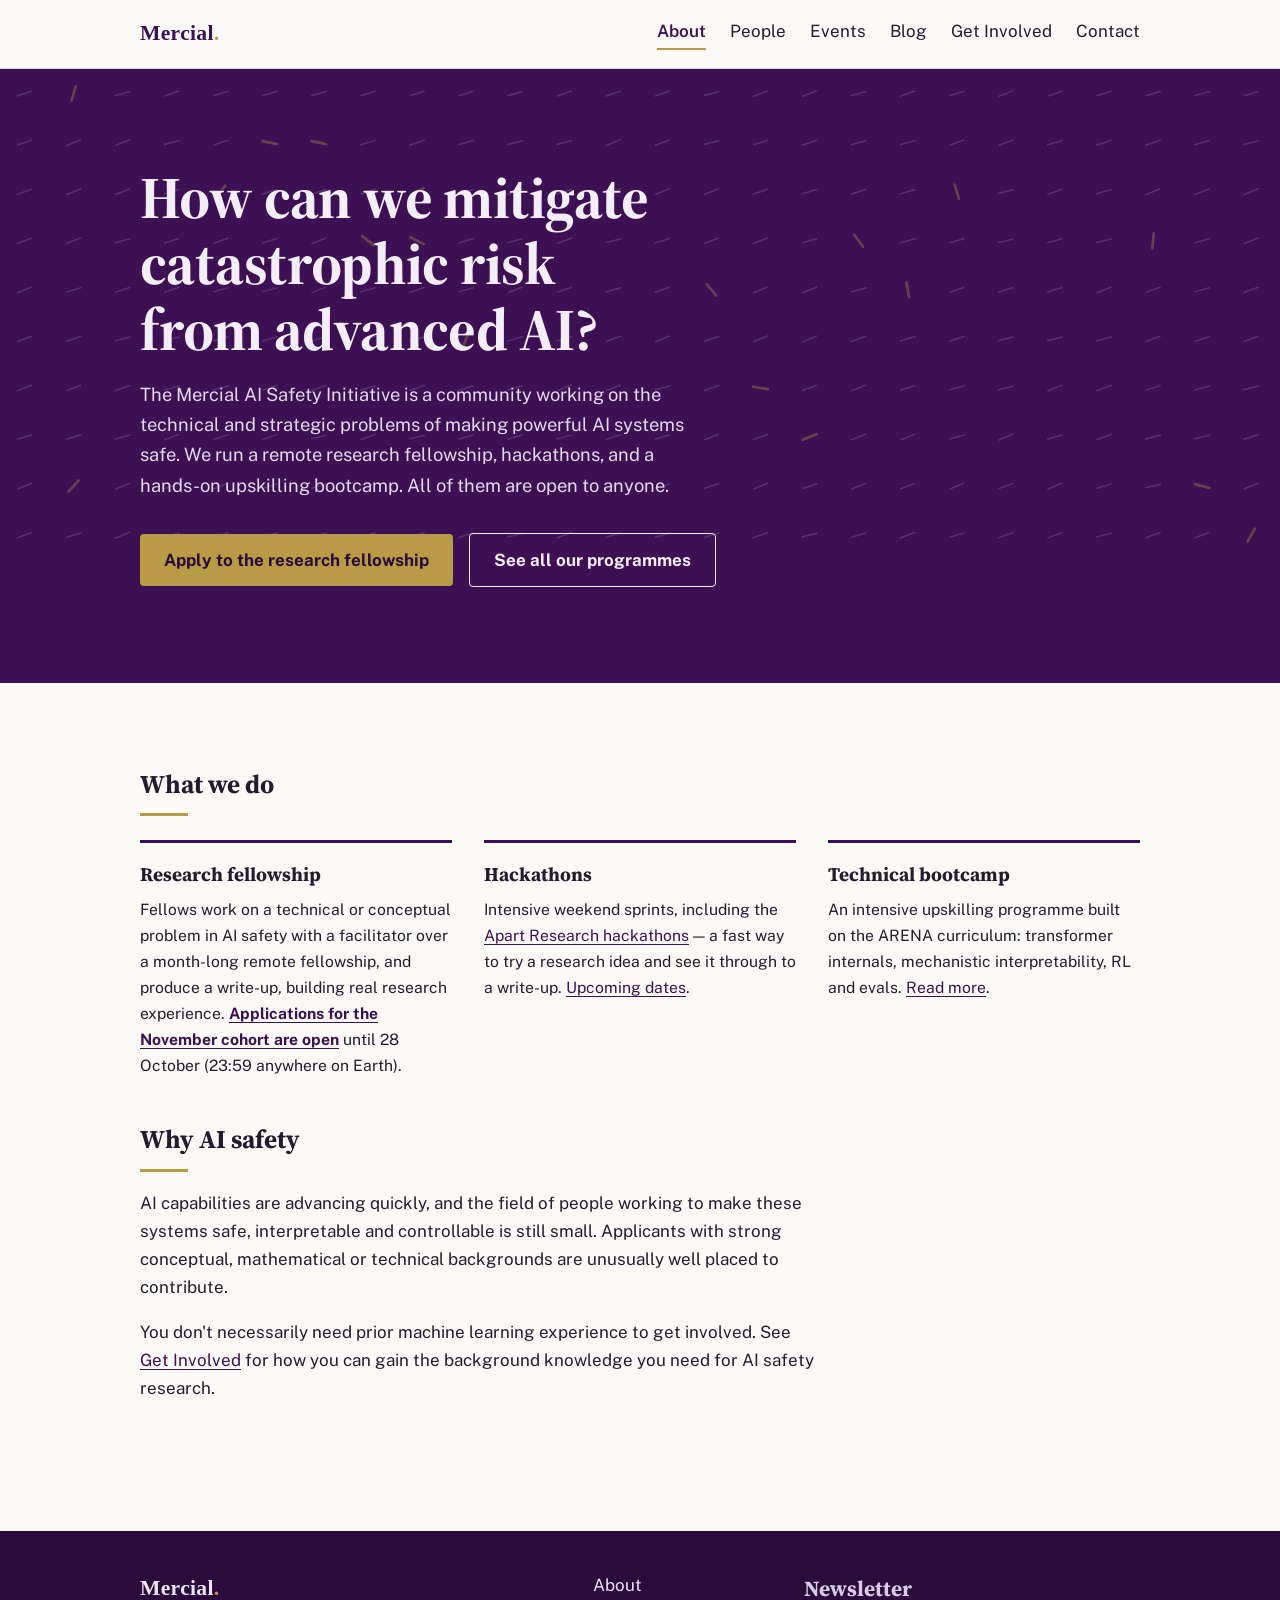
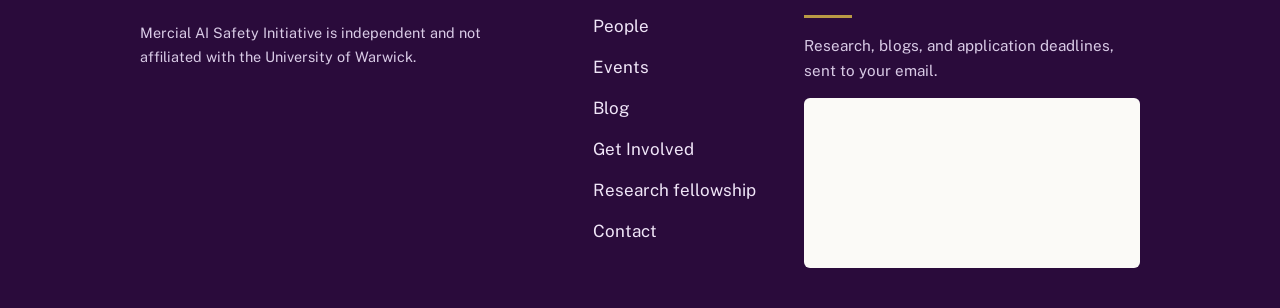
==== commit 928a42bd: "Show the application deadline as 23:59 anywhere on Earth Every mention of the 28 October deadline no" ====
--- a/index.html
+++ b/index.html
@@ -58,7 +58,7 @@
   <div class="activities">
     <div class="activity">
       <h3>Research fellowship</h3>
-      <p>Fellows work on a technical or conceptual problem in AI safety with a facilitator over a month-long remote fellowship, and produce a write-up, building real research experience. <strong><a href="fellowship.html">Applications for the November cohort are open</a></strong> until 28 October.</p>
+      <p>Fellows work on a technical or conceptual problem in AI safety with a facilitator over a month-long remote fellowship, and produce a write-up, building real research experience. <strong><a href="fellowship.html">Applications for the November cohort are open</a></strong> until 28 October (23:59 anywhere on Earth).</p>
     </div>
     <div class="activity">
       <h3>Hackathons</h3>
--- a/style.css
+++ b/style.css
@@ -461,6 +461,15 @@
   object-fit: cover;
   background: var(--lilac);
 }
+.stream-photo.initials {
+  display: flex;
+  align-items: center;
+  justify-content: center;
+  font-family: var(--font-display);
+  font-weight: 700;
+  font-size: 1.2rem;
+  color: var(--aubergine-deep);
+}
 .stream-facilitator { font-family: var(--font-display); font-size: 1.4rem; margin: 0; }
 .stream-affil { margin: 0.25rem 0 0; font-size: 0.95rem; color: #4a3f57; }
 .stream-meta { display: flex; flex-wrap: wrap; gap: 0.4rem; align-items: center; max-width: 16rem; }
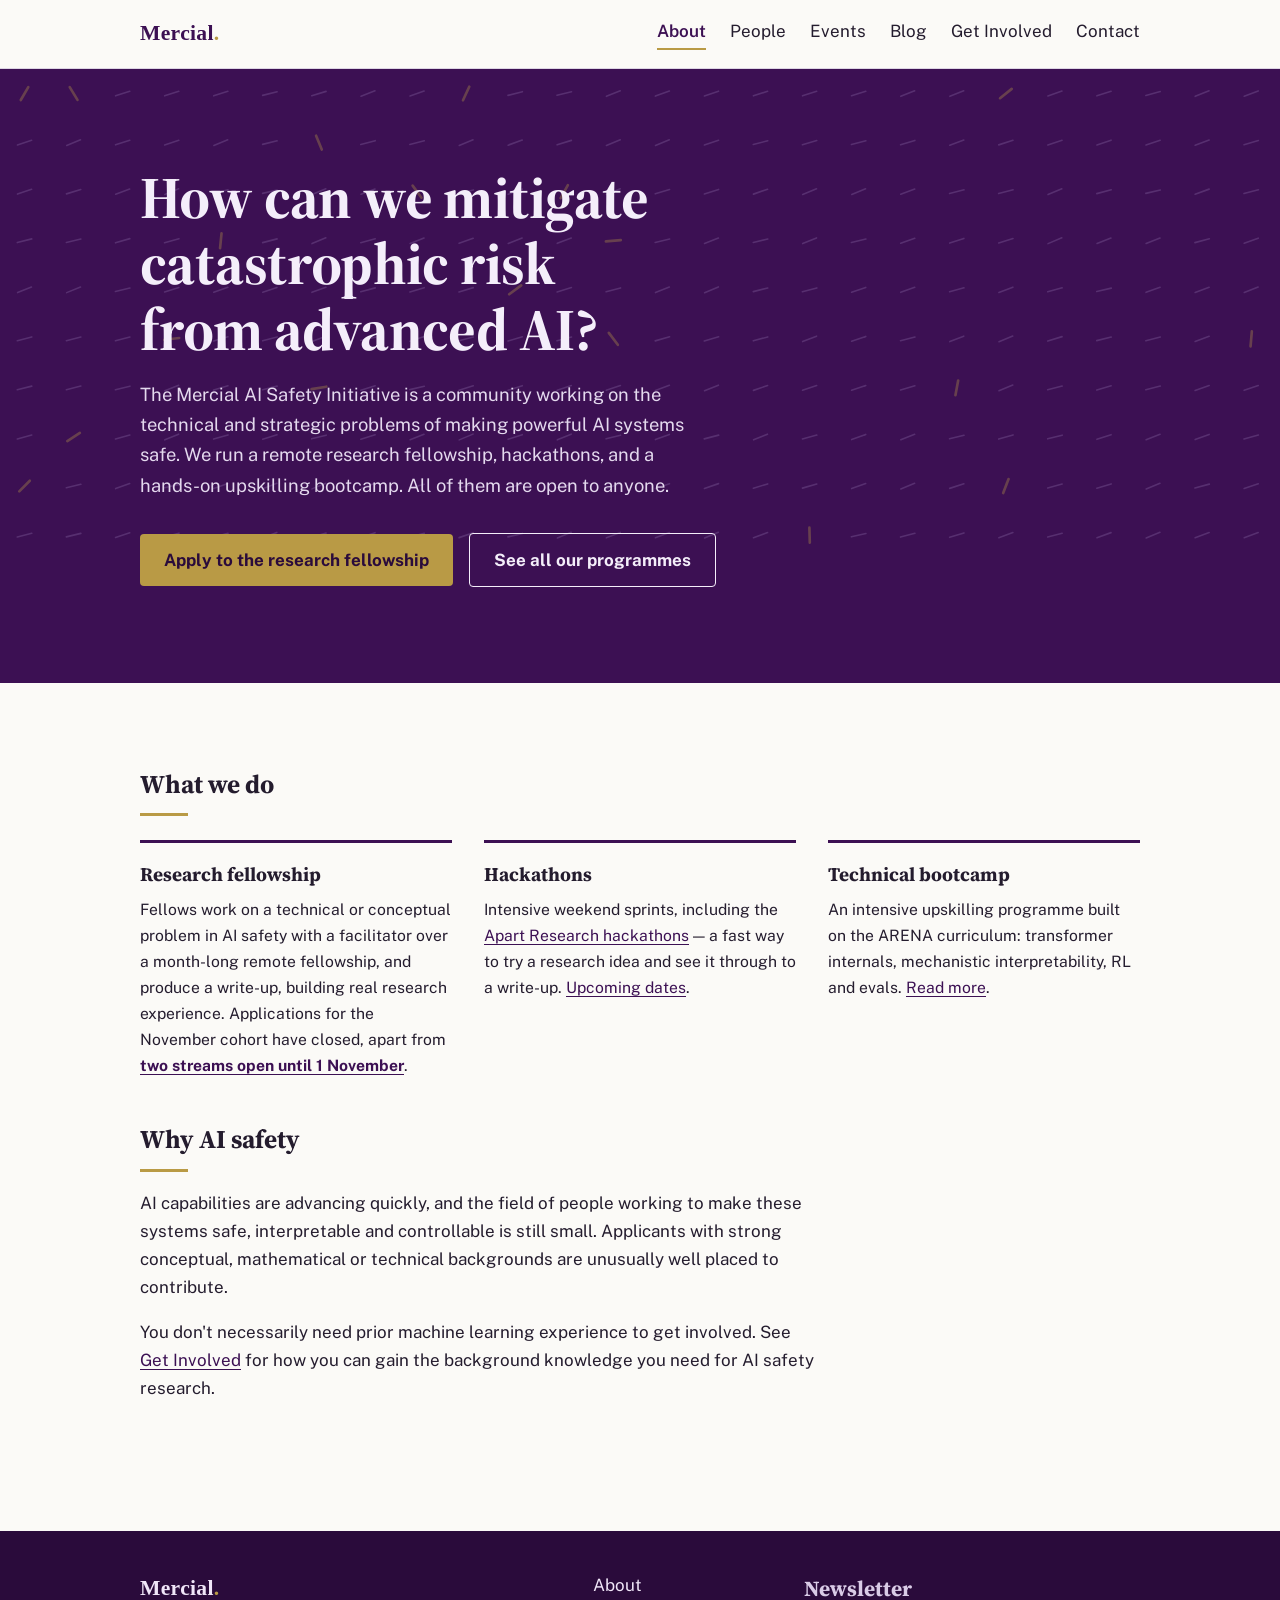
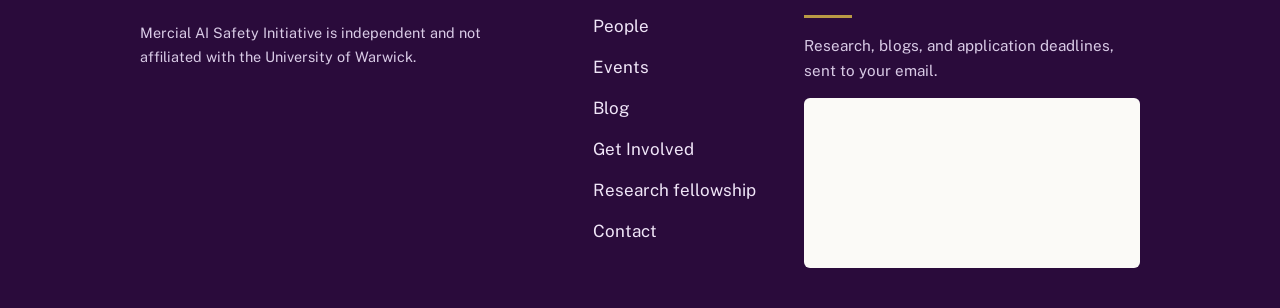
==== commit be0ea6b3: "Close fellowship applications apart from the two extended streams The 28 October deadline has passed" ====
--- a/index.html
+++ b/index.html
@@ -58,7 +58,7 @@
   <div class="activities">
     <div class="activity">
       <h3>Research fellowship</h3>
-      <p>Fellows work on a technical or conceptual problem in AI safety with a facilitator over a month-long remote fellowship, and produce a write-up, building real research experience. <strong><a href="fellowship.html">Applications for the November cohort are open</a></strong> until 28 October (23:59 anywhere on Earth).</p>
+      <p>Fellows work on a technical or conceptual problem in AI safety with a facilitator over a month-long remote fellowship, and produce a write-up, building real research experience. Applications for the November cohort have closed, apart from <strong><a href="fellowship.html">two streams open until 1 November</a></strong>.</p>
     </div>
     <div class="activity">
       <h3>Hackathons</h3>
--- a/style.css
+++ b/style.css
@@ -470,6 +470,8 @@
   font-size: 1.2rem;
   color: var(--aubergine-deep);
 }
+.stream-photos { display: flex; flex: none; }
+.stream-photos .stream-photo + .stream-photo { margin-left: -1rem; box-shadow: 0 0 0 3px #fff; }
 .stream-facilitator { font-family: var(--font-display); font-size: 1.4rem; margin: 0; }
 .stream-affil { margin: 0.25rem 0 0; font-size: 0.95rem; color: #4a3f57; }
 .stream-meta { display: flex; flex-wrap: wrap; gap: 0.4rem; align-items: center; max-width: 16rem; }
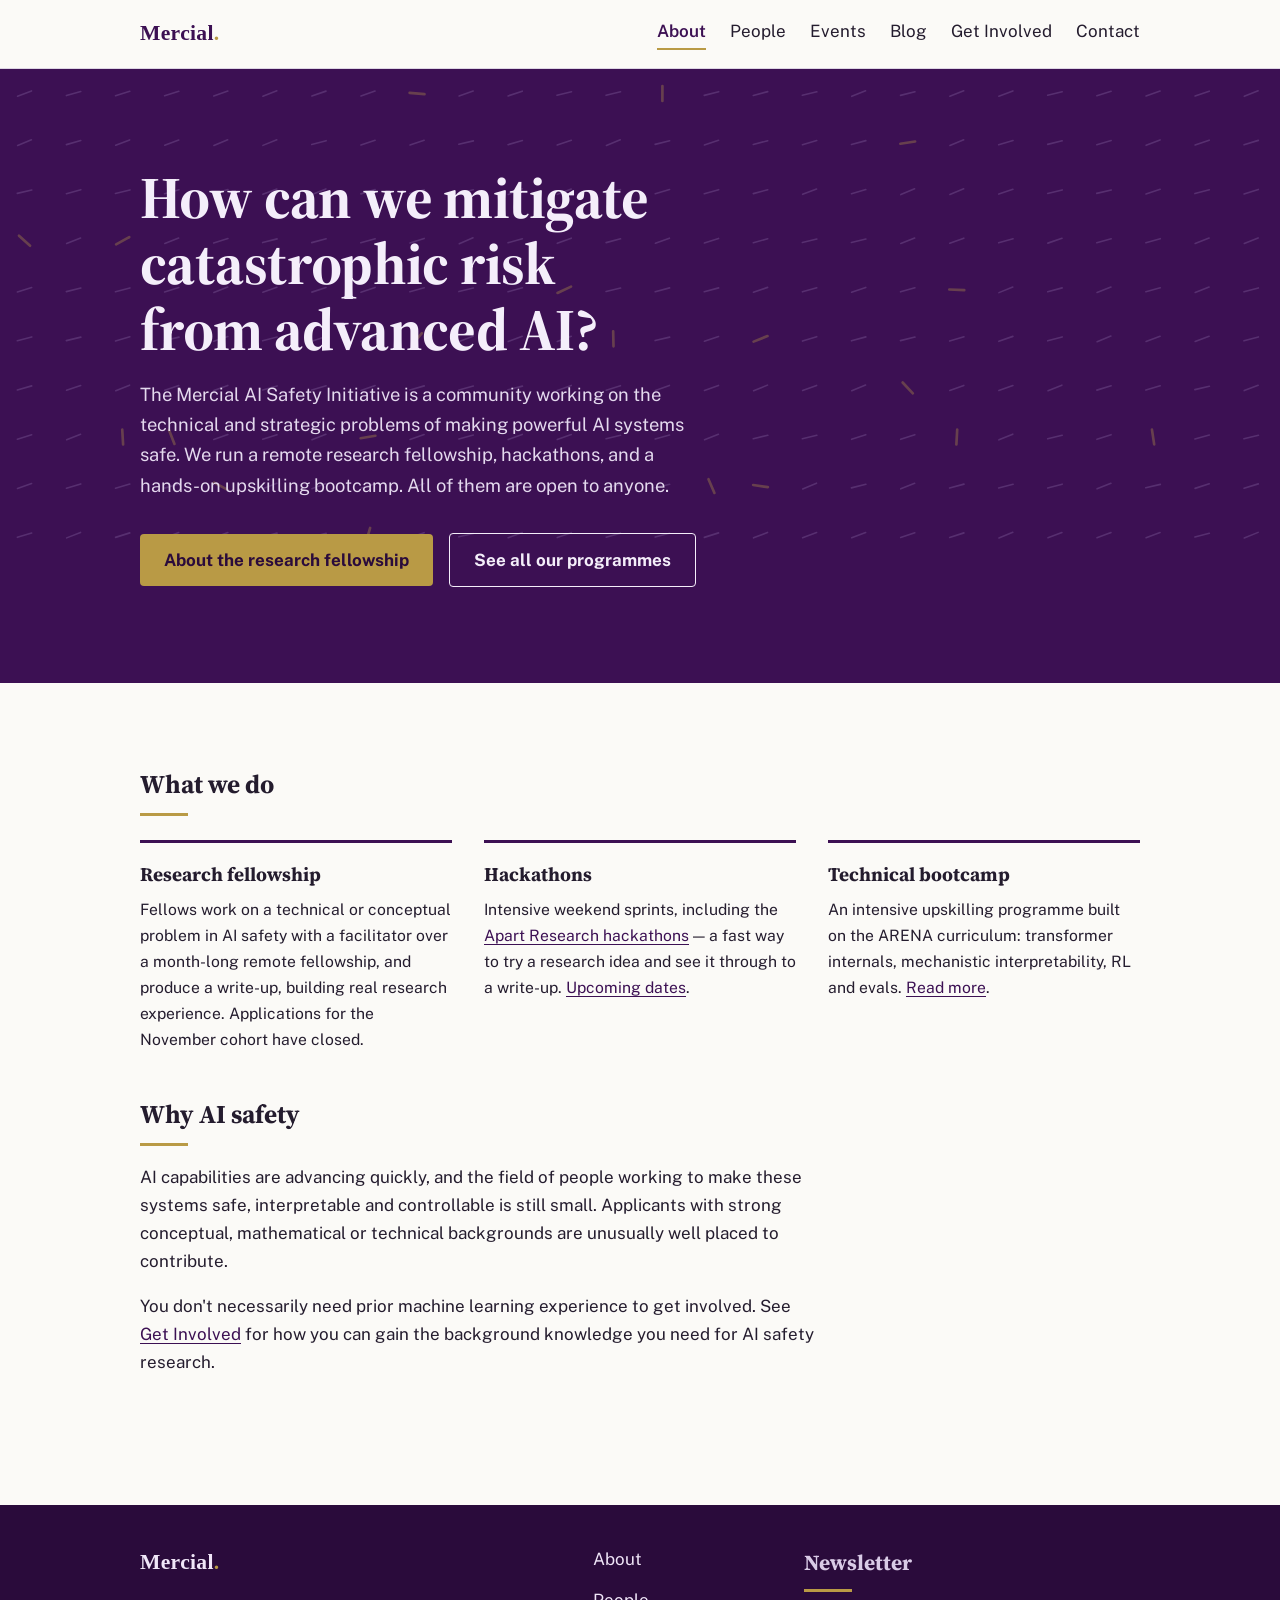
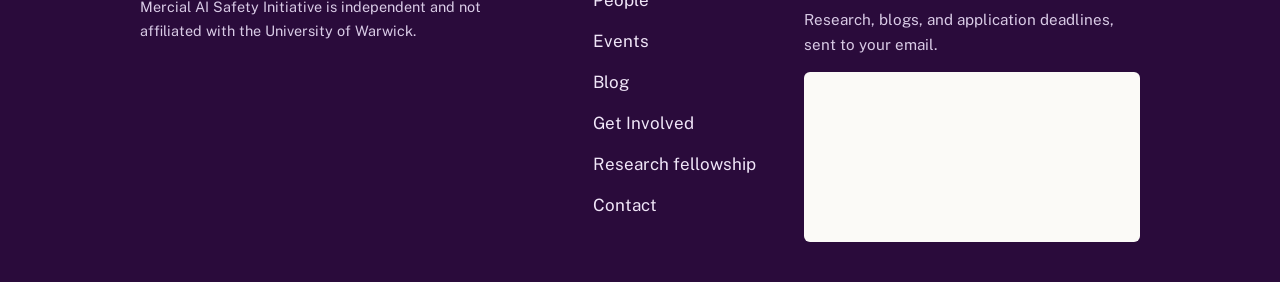
==== commit cce726af: "Close the two extended fellowship streams Co-Authored-By: Claude Opus 5.5 <noreply@anthropic.com>" ====
--- a/index.html
+++ b/index.html
@@ -48,7 +48,7 @@
   <div class="inner">
     <h1>How can we mitigate catastrophic risk from advanced AI?</h1>
     <p>The Mercial AI Safety Initiative is a community working on the technical and strategic problems of making powerful AI systems safe. We run a remote research fellowship, hackathons, and a hands-on upskilling bootcamp. All of them are open to anyone.</p>
-    <a class="button" href="fellowship.html">Apply to the research fellowship</a>
+    <a class="button" href="fellowship.html">About the research fellowship</a>
     <a class="button quiet" href="get-involved.html">See all our programmes</a>
   </div>
 </section>
@@ -58,7 +58,7 @@
   <div class="activities">
     <div class="activity">
       <h3>Research fellowship</h3>
-      <p>Fellows work on a technical or conceptual problem in AI safety with a facilitator over a month-long remote fellowship, and produce a write-up, building real research experience. Applications for the November cohort have closed, apart from <strong><a href="fellowship.html">two streams open until 1 November</a></strong>.</p>
+      <p>Fellows work on a technical or conceptual problem in AI safety with a facilitator over a month-long remote fellowship, and produce a write-up, building real research experience. Applications for the November cohort have closed.</p>
     </div>
     <div class="activity">
       <h3>Hackathons</h3>
